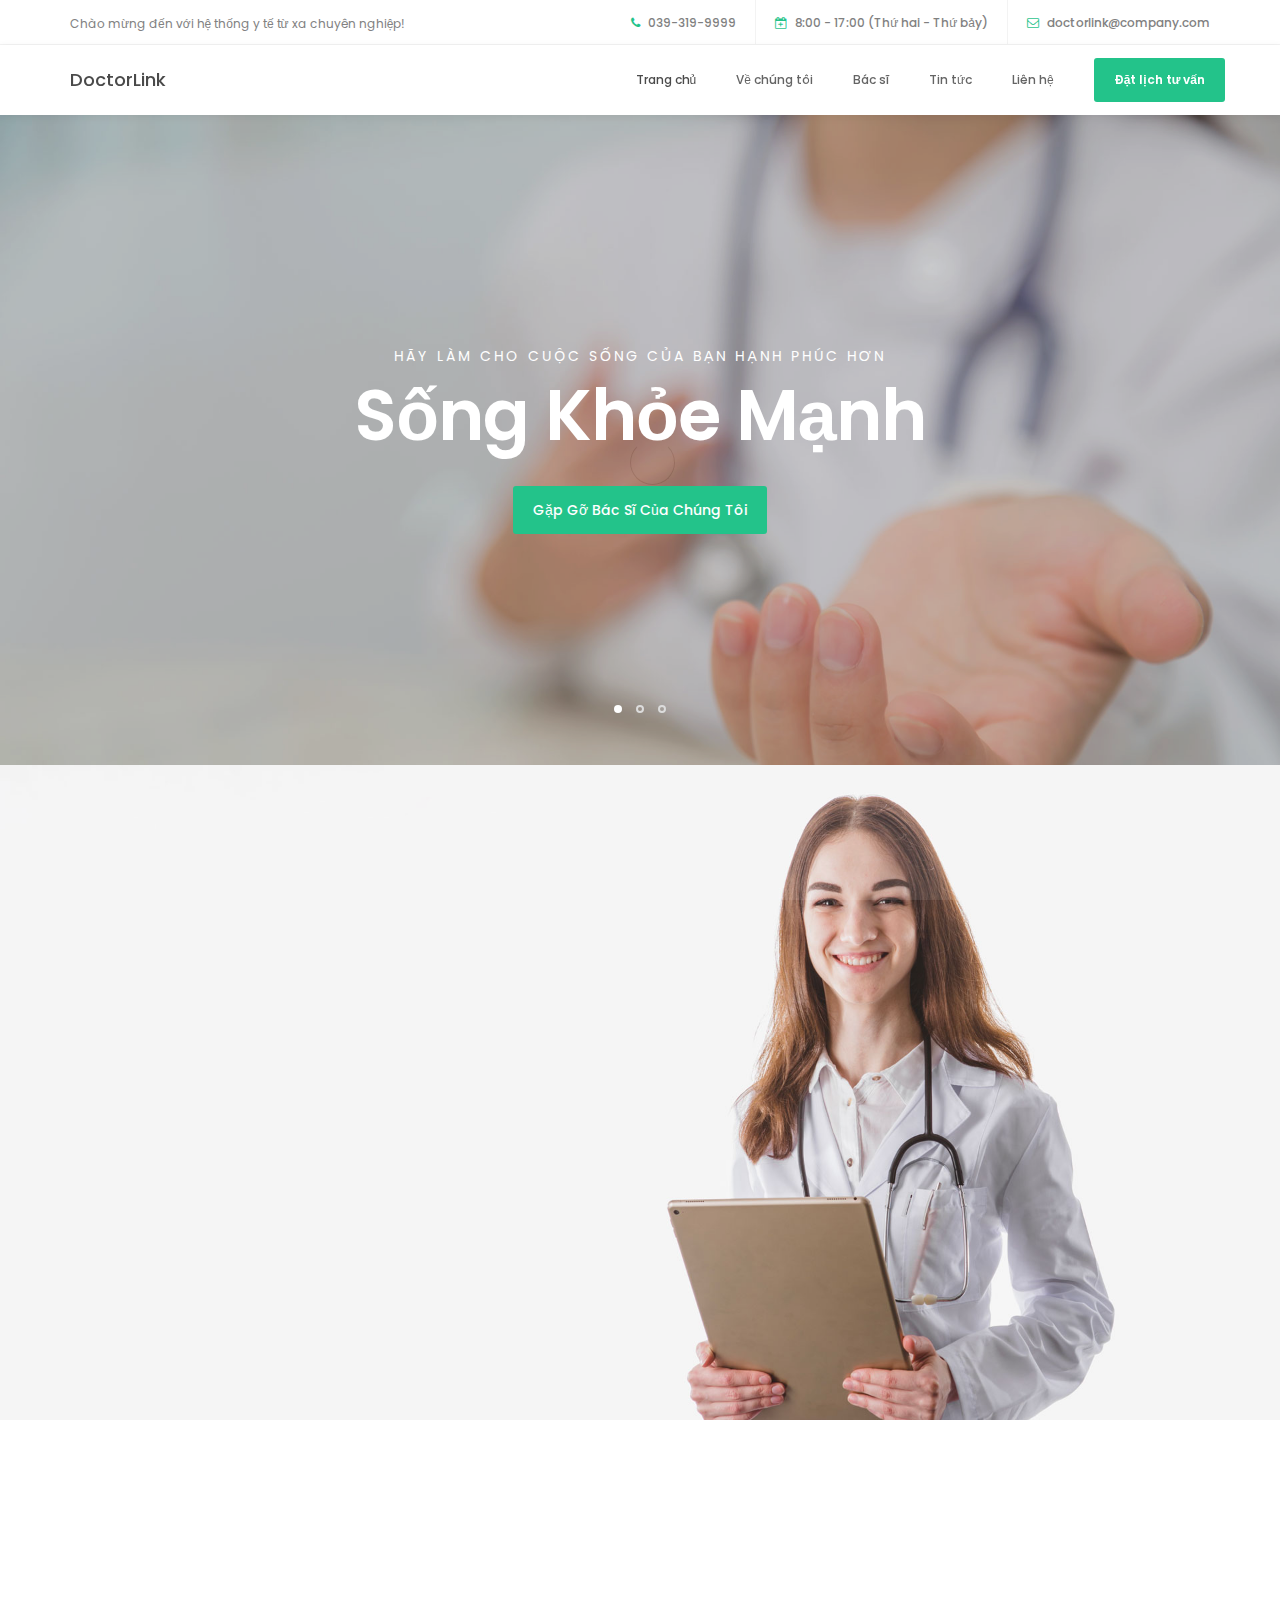
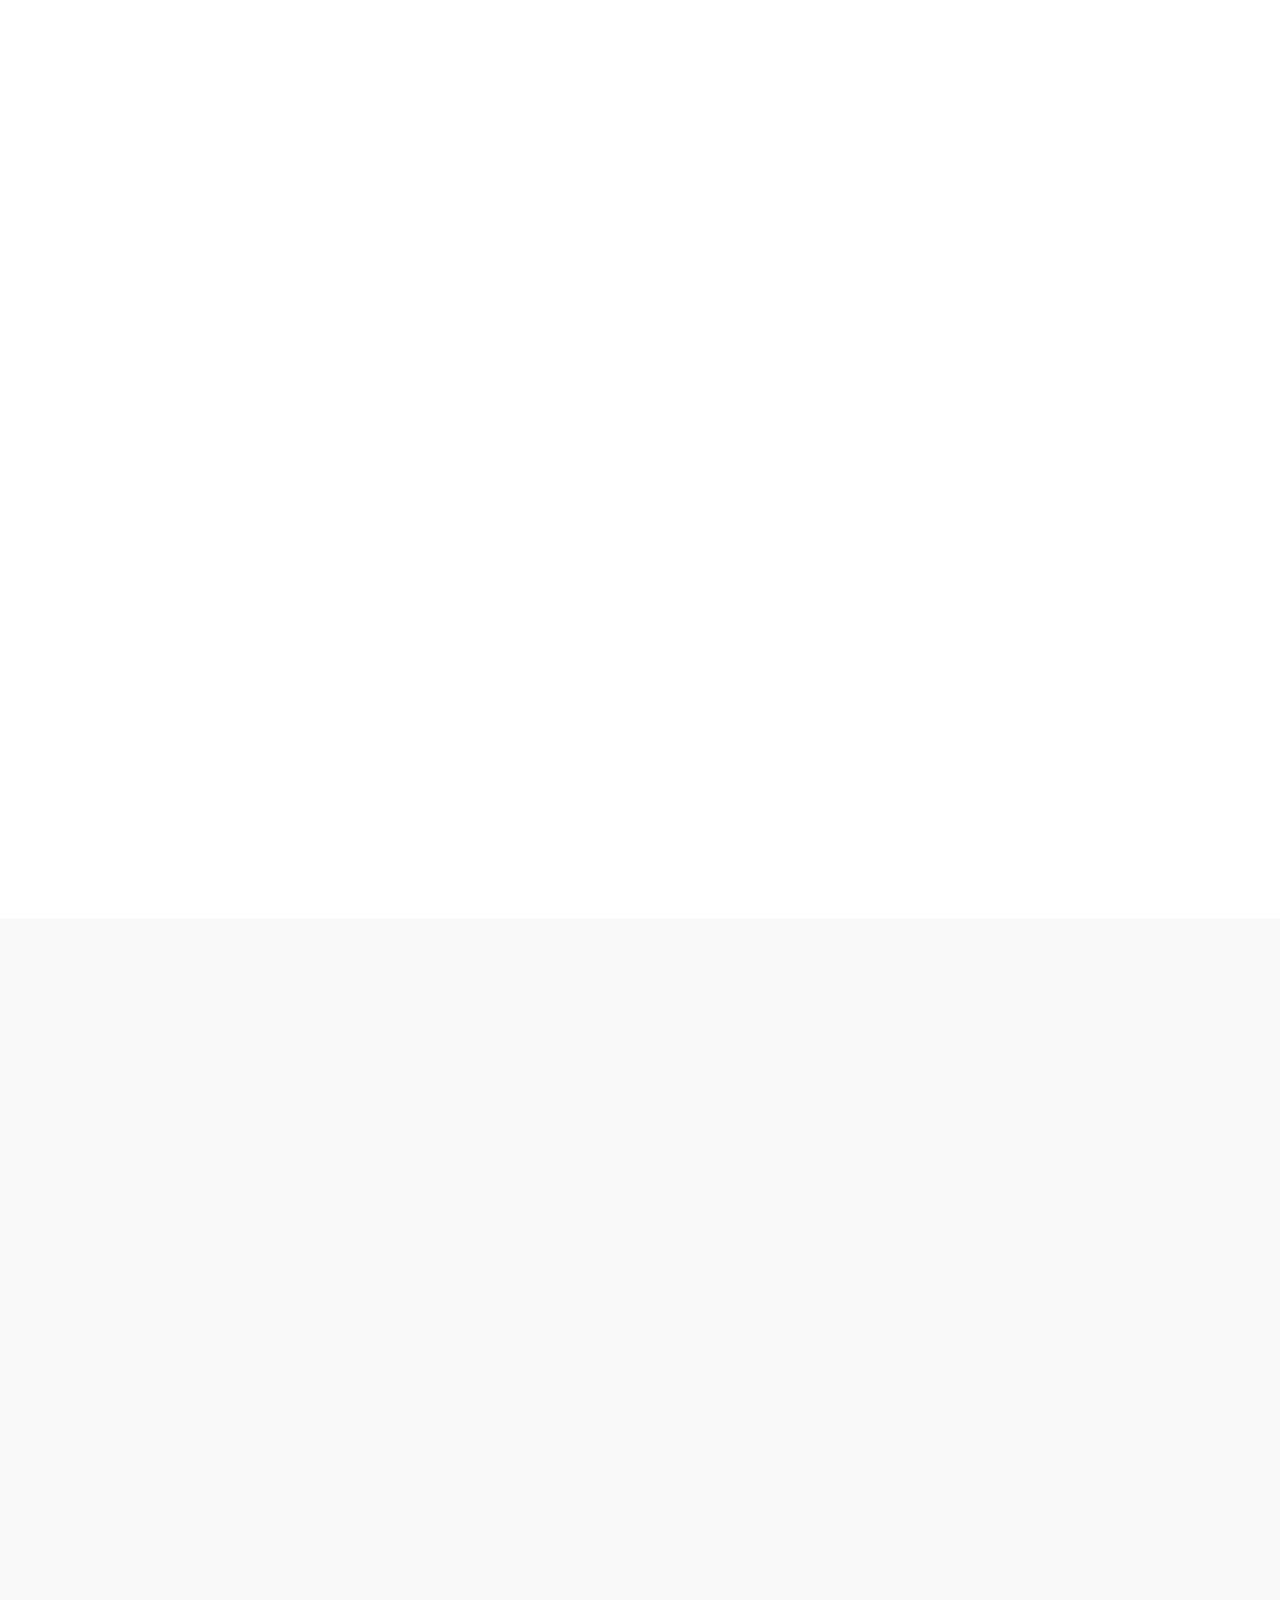
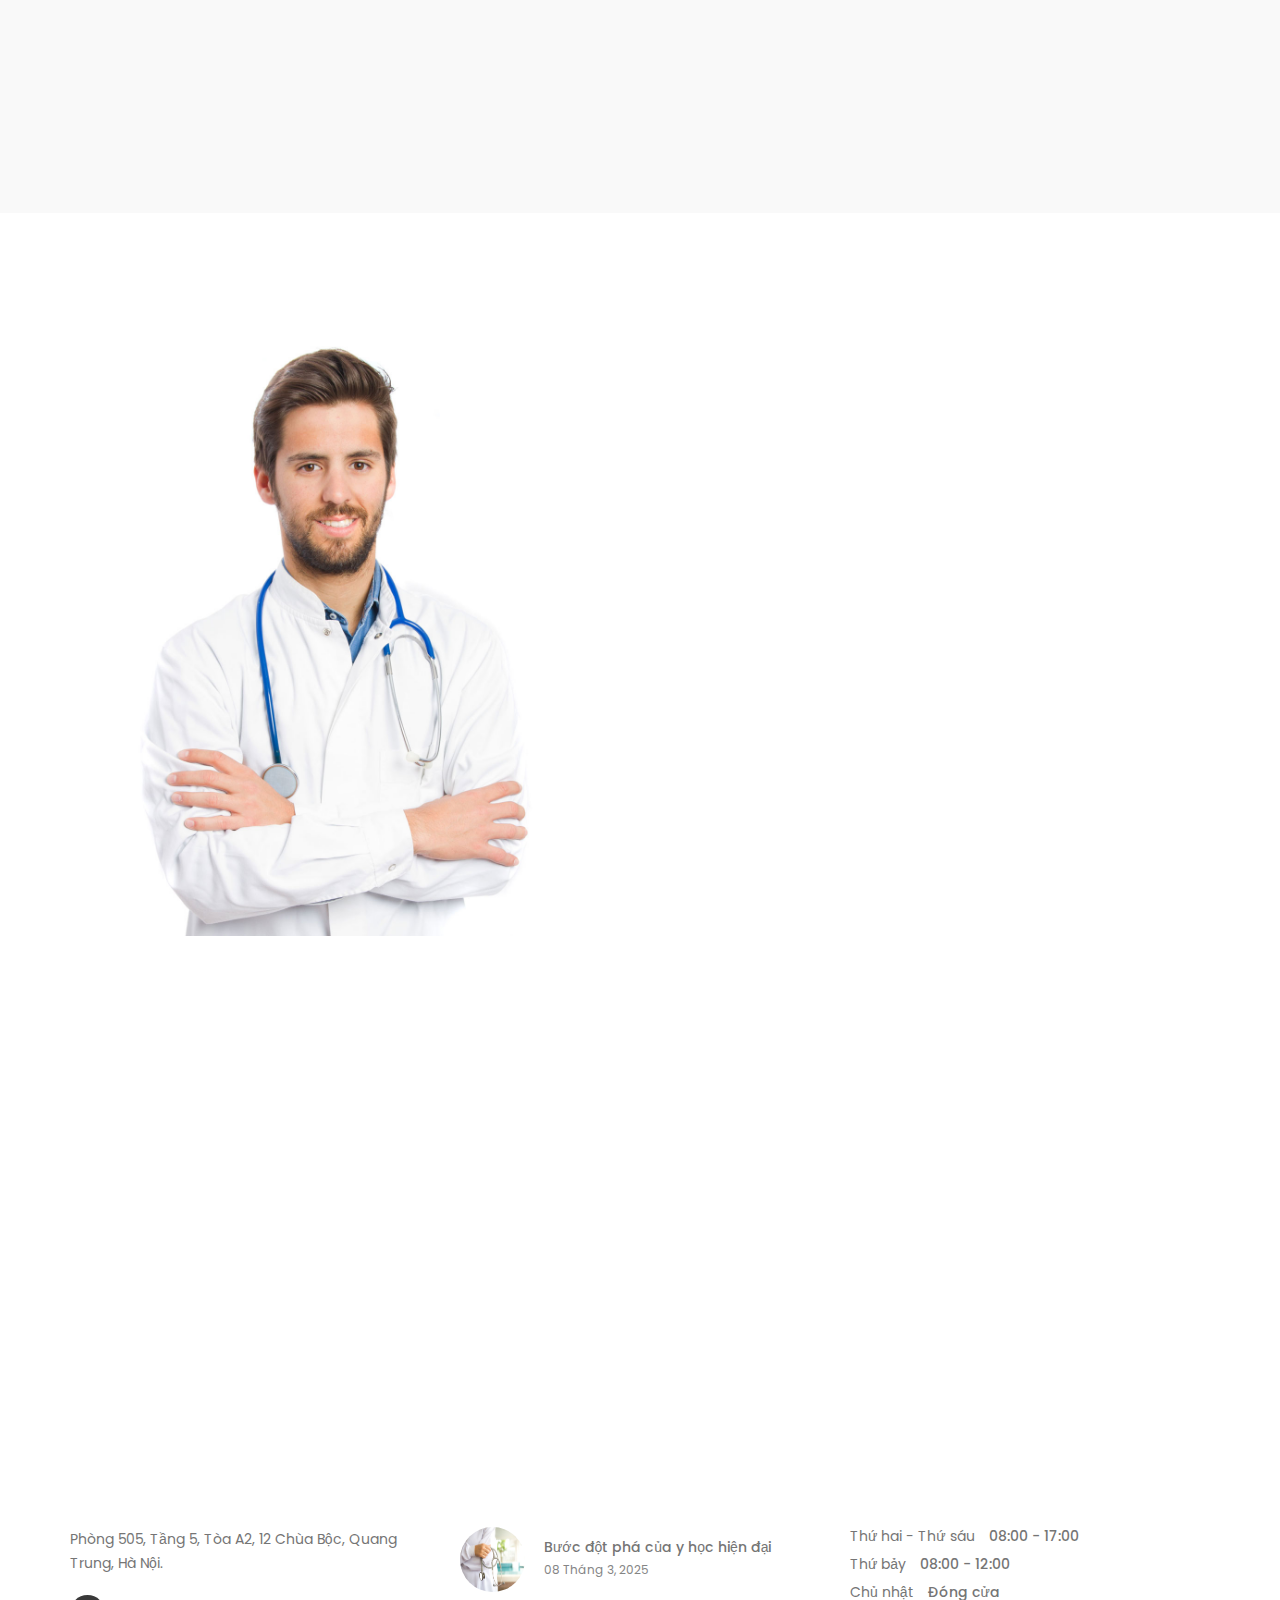
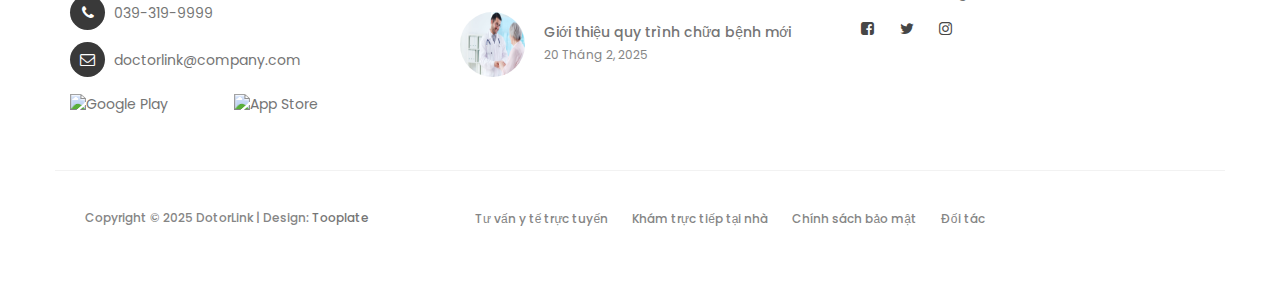
==== index.html @ 2dbc2b93 "ADD" ====
<!DOCTYPE html>
<html lang="en">
<head>

     <title>DoctorLink</title>
<!--

Template 2098 Health

http://www.tooplate.com/view/2098-health

-->
     <meta charset="UTF-8">
     <meta http-equiv="X-UA-Compatible" content="IE=Edge">
     <meta name="description" content="">
     <meta name="keywords" content="">
     <meta name="author" content="Tooplate">
     <meta name="viewport" content="width=device-width, initial-scale=1, maximum-scale=1">

     <link rel="stylesheet" href="css/bootstrap.min.css">
     <link rel="stylesheet" href="css/font-awesome.min.css">
     <link rel="stylesheet" href="css/animate.css">
     <link rel="stylesheet" href="css/owl.carousel.css">
     <link rel="stylesheet" href="css/owl.theme.default.min.css">

     <!-- MAIN CSS -->
     <link rel="stylesheet" href="css/tooplate-style.css">
     <link rel="icon" type="images/png" href="images/logo.png">

</head>
<body id="top" data-spy="scroll" data-target=".navbar-collapse" data-offset="50">

     <!-- PRE LOADER -->
     <section class="preloader">
          <div class="spinner">

               <span class="spinner-rotate"></span>
               
          </div>
     </section>


     <!-- HEADER -->
     <header>
          <div class="container">
               <div class="row">

                    <div class="col-md-4 col-sm-5">
                         <p>Chào mừng đến với hệ thống y tế từ xa chuyên nghiệp!</p>
                    </div>
                         
                    <div class="col-md-8 col-sm-7 text-align-right">
                         <span class="phone-icon"><i class="fa fa-phone"></i> 039-319-9999</span>
                         <span class="date-icon"><i class="fa fa-calendar-plus-o"></i> 8:00 - 17:00 (Thứ hai - Thứ bảy)</span>
                         <span class="email-icon"><i class="fa fa-envelope-o"></i> <a href="#">doctorlink@company.com</a></span>
                    </div>

               </div>
          </div>
     </header>


     <!-- MENU -->
     <section class="navbar navbar-default navbar-static-top" role="navigation">
          <div class="container">

               <div class="navbar-header">
                    <button class="navbar-toggle" data-toggle="collapse" data-target=".navbar-collapse">
                         <span class="icon icon-bar"></span>
                         <span class="icon icon-bar"></span>
                         <span class="icon icon-bar"></span>
                    </button>

                    <!-- lOGO TEXT HERE -->
                    <a href="index.html" class="navbar-brand">DoctorLink</a>
               </div>

               <!-- MENU LINKS -->
               <div class="collapse navbar-collapse">
                    <ul class="nav navbar-nav navbar-right">
                         <li><a href="#top" class="smoothScroll">Trang chủ</a></li>
                         <li><a href="#about" class="smoothScroll">Về chúng tôi</a></li>
                         <li><a href="#team" class="smoothScroll">Bác sĩ</a></li>
                         <li><a href="#news" class="smoothScroll">Tin tức</a></li>
                         <li><a href="#google-map" class="smoothScroll">Liên hệ</a></li>
                         <li class="appointment-btn"><a href="#appointment">Đặt lịch tư vấn</a></li>
                    </ul>
               </div>

          </div>
     </section>


     <!-- HOME -->
     <section id="home" class="slider" data-stellar-background-ratio="0.5">
          <div class="container">
               <div class="row">

                    <div class="owl-carousel owl-theme">
                        <div class="item item-first">
                            <div class="caption">
                                <div class="col-md-offset-1 col-md-10">
                                    <h3>Hãy làm cho cuộc sống của bạn hạnh phúc hơn</h3>
                                    <h1>Sống Khỏe Mạnh</h1>
                                    <a href="#team" class="section-btn btn btn-default smoothScroll">Gặp Gỡ Bác Sĩ Của Chúng Tôi</a>
                                </div>
                            </div>
                        </div>
                
                        <div class="item item-second">
                            <div class="caption">
                                <div class="col-md-offset-1 col-md-10">
                                    <h3>Cuộc sống mới với phong cách lành mạnh</h3>
                                    <h1>Phong Cách Sống Mới</h1>
                                    <a href="#about" class="section-btn btn btn-default btn-gray smoothScroll">Tìm Hiểu Thêm Về Chúng Tôi</a>
                                </div>
                            </div>
                        </div>
                
                        <div class="item item-third">
                            <div class="caption">
                                <div class="col-md-offset-1 col-md-10">
                                    <h3>Chăm sóc sức khỏe toàn diện</h3>
                                    <h1>Lợi Ích Sức Khỏe Của Bạn</h1>
                                    <a href="#news" class="section-btn btn btn-default btn-blue smoothScroll">Câu Chuyện</a>
                                </div>
                            </div>
                        </div>
                    </div>
                
                </div>
                
          </div>
     </section>


     <!-- ABOUT -->
     <section id="about">
          <div class="container">
               <div class="row">

                    <div class="col-md-6 col-sm-6">
                         <div class="about-info">
                              <h2 class="wow fadeInUp" data-wow-delay="0.6s">Chào mừng bạn đến với DoctorLink</h2>
                              <div class="wow fadeInUp" data-wow-delay="0.8s">
                                   <p>Với DoctorLink, bạn có thể dễ dàng đặt lịch khám, trò chuyện trực tiếp với bác sĩ, và lưu trữ hồ sơ sức khỏe an toàn ngay trên ứng dụng. Trải nghiệm dịch vụ y tế thông minh, thuận tiện mọi lúc, mọi nơi!.</p>
                                   <p>DoctorLink – Kết nối nhanh chóng, chăm sóc tận tâm!</p>
                              </div>
                              <figure class="profile wow fadeInUp" data-wow-delay="1s">
                                   <img src="images/author-image.jpg" class="img-responsive" alt="">
                                   <figcaption>
                                        <h3>Bác sĩ Nguyễn Anh Dũng</h3>
                                        <p>Tâm lý học</p>
                                   </figcaption>
                              </figure>
                         </div>
                    </div>
                    
               </div>
          </div>
     </section>


     <!-- TEAM -->
     <section id="team" data-stellar-background-ratio="1">
          <div class="container">
               <div class="row">

                    <div class="col-md-6 col-sm-6">
                         <div class="about-info">
                              <h2 class="wow fadeInUp" data-wow-delay="0.1s">Đội ngũ Bác sĩ, Chuyên gia</h2>
                         </div>
                    </div>

                    <div class="clearfix"></div>

                    <div class="col-md-4 col-sm-6">
                         <div class="team-thumb wow fadeInUp" data-wow-delay="0.2s">
                              <img src="images/team-image1.jpg" class="img-responsive" alt="">

                                   <div class="team-info">
                                        <h3>Lê Long Đạt</h3>
                                        <p>Trưởng khoa Tâm lý học Bệnh viện Trung ương 108</p>
                                        <div class="team-contact-info">
                                             <p><i class="fa fa-phone"></i> 039-156-8888</p>
                                             <p><i class="fa fa-envelope-o"></i> <a href="#">datll@bvtw.com</a></p>
                                        </div>
                                        <ul class="social-icon">
                                             <li><a href="#" class="fa fa-linkedin-square"></a></li>
                                             <li><a href="#" class="fa fa-envelope-o"></a></li>
                                        </ul>
                                   </div>

                         </div>
                    </div>

                    <div class="col-md-4 col-sm-6">
                         <div class="team-thumb wow fadeInUp" data-wow-delay="0.4s">
                              <img src="images/team-image2.jpg" class="img-responsive" alt="">

                                   <div class="team-info">
                                        <h3>Hoàng Thái Duy</h3>
                                        <p>P.Trưởng khoa Nội Bệnh viện Hữu Nghị Việt Xô</p>
                                        <div class="team-contact-info">
                                             <p><i class="fa fa-phone"></i> 038-166-5555</p>
                                             <p><i class="fa fa-envelope-o"></i> <a href="#">duyht@bvvd.com</a></p>
                                        </div>
                                        <ul class="social-icon">
                                             <li><a href="#" class="fa fa-facebook-square"></a></li>
                                             <li><a href="#" class="fa fa-envelope-o"></a></li>
                                             <li><a href="#" class="fa fa-flickr"></a></li>
                                        </ul>
                                   </div>

                         </div>
                    </div>

                    <div class="col-md-4 col-sm-6">
                         <div class="team-thumb wow fadeInUp" data-wow-delay="0.6s">
                              <img src="images/team-image3.jpg" class="img-responsive" alt="">

                                   <div class="team-info">
                                        <h3>Vũ Thu Hằng</h3>
                                        <p>Trưởng khoa Phụ Sản Bệnh viện Nhi Trung ương</p>
                                        <div class="team-contact-info">
                                             <p><i class="fa fa-phone"></i> 098-262-2929</p>
                                             <p><i class="fa fa-envelope-o"></i> <a href="#">hangvt@bvntw.com</a></p>
                                        </div>
                                        <ul class="social-icon">
                                             <li><a href="#" class="fa fa-twitter"></a></li>
                                             <li><a href="#" class="fa fa-envelope-o"></a></li>
                                        </ul>
                                   </div>

                         </div>
                    </div>
                    
               </div>
          </div>
     </section>


     <!-- NEWS -->
     <section id="news" data-stellar-background-ratio="2.5">
          <div class="container">
               <div class="row">

                    <div class="col-md-12 col-sm-12">
                         <!-- SECTION TITLE -->
                         <div class="section-title wow fadeInUp" data-wow-delay="0.1s">
                              <h2>Tin mới nhất</h2>
                         </div>
                    </div>

                    <div class="col-md-4 col-sm-6">
                         <!-- NEWS THUMB -->
                         <div class="news-thumb wow fadeInUp" data-wow-delay="0.4s">
                              <a href="news-detail.html">
                                   <img src="images/news-image1.jpg" class="img-responsive" alt="">
                              </a>
                              <div class="news-info">
                                   <span>08 Tháng 3, 2025</span>
                                   <h3><a href="news-detail.html">Bước đột phá của y học hiện đại</a></h3>
                                   <p>Nhóm nghiên cứu của Đại học Y Hà Nội đã thành công cấy ghép não người bằng mô hình trí tuệ nhân tạo sinh học.</p>
                                   <div class="author">
                                        <img src="images/author-image.jpg" class="img-responsive" alt="">
                                        <div class="author-info">
                                             <h5>Nguyễn Duy Tùng</h5>
                                             <p>Giám đốc Đại học Y Hà Nội</p>
                                        </div>
                                   </div>
                              </div>
                         </div>
                    </div>
                    
                    <div class="col-md-4 col-sm-6">
                         <!-- NEWS THUMB -->
                         <div class="news-thumb wow fadeInUp" data-wow-delay="0.6s">
                              <a href="news-detail.html">
                                   <img src="images/news-image2.jpg" class="img-responsive" alt="">
                              </a>
                              <div class="news-info">
                                   <span>20 Tháng 2, 2025</span>
                                   <h3><a href="news-detail.html">Giới thiệu quy trình chữa bệnh mới</a></h3>
                                   <p>Phát triển ứng dụng các mô hình học máy trí tuệ nhân tạo từ não người, giảm chi phí so với các mô hình ngôn ngữ lớn.</p>
                                   <div class="author">
                                        <img src="images/author-image.jpg" class="img-responsive" alt="">
                                        <div class="author-info">
                                             <h5>Nguyễn Quý Đức</h5>
                                             <p>Tổng Giám đốc</p>
                                        </div>
                                   </div>
                              </div>
                         </div>
                    </div>
                    
                    <div class="col-md-4 col-sm-6">
                         <!-- NEWS THUMB -->
                         <div class="news-thumb wow fadeInUp" data-wow-delay="0.8s">
                              <a href="news-detail.html">
                                   <img src="images/news-image3.jpg" class="img-responsive" alt="">
                              </a>
                              <div class="news-info">
                                   <span>27 Tháng 3, 2025</span>
                                   <h3><a href="news-detail.html">Đánh giá nghiên cứu y khoa hằng năm</a></h3>
                                   <p>Hội đồng y khoa cùng với Bộ Y tế đã triển khai đánh giá định kỳ chất lượng dịch vụ y tế trong Quý 1 năm 2025.</p>
                                   <div class="author">
                                        <img src="images/author-image.jpg" class="img-responsive" alt="">
                                        <div class="author-info">
                                             <h5>Lê Minh Hải</h5>
                                             <p>Quảng cáo trực tuyến</p>
                                        </div>
                                   </div>
                              </div>
                         </div>
                    </div>
                    

               </div>
          </div>
     </section>


     <!-- MAKE AN APPOINTMENT -->
     <section id="appointment" data-stellar-background-ratio="3">
          <div class="container">
               <div class="row">

                    <div class="col-md-6 col-sm-6">
                         <img src="images/appointment-image.jpg" class="img-responsive" alt="">
                    </div>

                    <div class="col-md-6 col-sm-6">
                         <!-- CONTACT FORM HERE -->
                         <form id="appointment-form" role="form" method="post" action="#">

                              <!-- SECTION TITLE -->
                              <div class="section-title wow fadeInUp" data-wow-delay="0.4s">
                                   <h2>Đặt lịch tư vấn</h2>
                              </div>

                              <div class="wow fadeInUp" data-wow-delay="0.8s">
                                   <div class="col-md-6 col-sm-6">
                                        <label for="name">Họ và tên</label>
                                        <input type="text" class="form-control" id="name" name="name" placeholder="Họ và tên">
                                   </div>

                                   <div class="col-md-6 col-sm-6">
                                        <label for="email">Email</label>
                                        <input type="email" class="form-control" id="email" name="email" placeholder="Email">
                                   </div>

                                   <div class="col-md-6 col-sm-6">
                                        <label for="date">Chọn ngày tư vấn</label>
                                        <input type="date" name="date" value="" class="form-control">
                                   </div>

                                   <div class="col-md-6 col-sm-6">
                                        <label for="select">Chọn lĩnh vực</label>
                                        <select class="form-control">
                                             <option>Sức khỏe tổng quát</option>
                                             <option>Tim mạch</option>
                                             <option>Răng hàm mặt</option>
                                             <option>Hô hấp</option>
                                        </select>
                                   </div>

                                   <div class="col-md-12 col-sm-12">
                                        <label for="telephone">Số điện thoại</label>
                                        <input type="tel" class="form-control" id="phone" name="phone" placeholder="Số điện thoại">
                                        <label for="Message">Ghi chú</label>
                                        <textarea class="form-control" rows="5" id="message" name="message" placeholder="Ghi chú"></textarea>
                                        <button type="submit" class="form-control" id="cf-submit" name="submit">Xác nhận</button>
                                   </div>
                              </div>
                        </form>
                    </div>

               </div>
          </div>
     </section>


     <!-- GOOGLE MAP -->
     <section id="google-map">
     <!-- How to change your own map point
            1. Go to Google Maps
            2. Click on your location point
            3. Click "Share" and choose "Embed map" tab
            4. Copy only URL and paste it within the src="" field below
	-->
     <iframe src="https://www.google.com/maps/embed?pb=!1m18!1m12!1m3!1d3724.62065136954!2d105.82538047471382!3d21.007838188497935!2m3!1f0!2f0!3f0!3m2!1i1024!2i768!4f13.1!3m3!1m2!1s0x3135ac806cfc0845%3A0x3848505bd3b9490f!2zMTIgUC4gQ2jDuWEgQuG7mWMsIFF1YW5nIFRydW5nLCDEkOG7kW5nIMSQYSwgSMOgIE7hu5lpIDEwMDAwMCwgVmnhu4d0IE5hbQ!5e0!3m2!1svi!2s!4v1741529895270!5m2!1svi!2s" width="100%" height="450" style="border:0;" allowfullscreen="" loading="lazy" referrerpolicy="no-referrer-when-downgrade"></iframe>
     </section>           


     <!-- FOOTER -->
     <footer data-stellar-background-ratio="5">
          <div class="container">
               <div class="row">

                    <div class="col-md-4 col-sm-4">
                         <div class="footer-thumb"> 
                             <h4 class="wow fadeInUp" data-wow-delay="0.4s">Thông tin Liên hệ</h4>
                             <p>Phòng 505, Tầng 5, Tòa A2, 12 Chùa Bộc, Quang Trung, Hà Nội.</p>
                     
                             <div class="contact-info">
                                 <p><i class="fa fa-phone"></i> 039-319-9999</p>
                                 <p><i class="fa fa-envelope-o"></i> <a href="#"> doctorlink@company.com</a></p>
                             </div>
                     
                             <!-- Icon tải ứng dụng -->
                             <div class="app-links">
                              <a href="https://play.google.com/store" target="_blank">
                                   <img src="https://upload.wikimedia.org/wikipedia/commons/7/78/Google_Play_Store_badge_EN.svg" 
                                        alt="Google Play" class="img-responsive" width="150">
                               </a>
                               <a href="https://www.apple.com/app-store/" target="_blank">
                                   <img src="https://developer.apple.com/assets/elements/badges/download-on-the-app-store.svg" 
                                        alt="App Store" class="img-responsive" width="150">
                               </a>                               
                             </div>
                         </div>
                     </div>
                     

                    <div class="col-md-4 col-sm-4"> 
                         <div class="footer-thumb"> 
                              <h4 class="wow fadeInUp" data-wow-delay="0.4s">Tin mới nhất</h4>
                              <div class="latest-stories">
                                   <div class="stories-image">
                                        <a href="#"><img src="images/news-image.jpg" class="img-responsive" alt=""></a>
                                   </div>
                                   <div class="stories-info">
                                        <a href="#"><h5>Bước đột phá của y học hiện đại</h5></a>
                                        <span>08 Tháng 3, 2025</span>
                                   </div>
                              </div>

                              <div class="latest-stories">
                                   <div class="stories-image">
                                        <a href="#"><img src="images/news-image2.jpg" class="img-responsive" alt=""></a>
                                   </div>
                                   <div class="stories-info">
                                        <a href="#"><h5>Giới thiệu quy trình chữa bệnh mới</h5></a>
                                        <span>20 Tháng 2, 2025</span>
                                   </div>
                              </div>
                         </div>
                    </div>

                    <div class="col-md-4 col-sm-4"> 
                         <div class="footer-thumb">
                              <div class="opening-hours">
                                   <h4 class="wow fadeInUp" data-wow-delay="0.4s">Giờ hoạt động tại văn phòng</h4>
                                   <p>Thứ hai - Thứ sáu <span>08:00 - 17:00</span></p>
                                   <p>Thứ bảy <span>08:00 - 12:00</span></p>
                                   <p>Chủ nhật <span>Đóng cửa</span></p>
                              </div> 

                              <ul class="social-icon">
                                   <li><a href="https://www.facebook.com/tooplate" class="fa fa-facebook-square" attr="facebook icon"></a></li>
                                   <li><a href="#" class="fa fa-twitter"></a></li>
                                   <li><a href="#" class="fa fa-instagram"></a></li>
                              </ul>
                         </div>
                    </div>

                    <div class="col-md-12 col-sm-12 border-top">
                         <div class="col-md-4 col-sm-6">
                              <div class="copyright-text"> 
                                   <p>Copyright &copy; 2025 DotorLink
                                   
                                   | Design: <a href="http://www.tooplate.com" target="_parent">Tooplate</a></p>
                              </div>
                         </div>
                         <div class="col-md-6 col-sm-6">
                              <div class="footer-link"> 
                                   <a href="#">Tư vấn y tế trực tuyến</a>
                                   <a href="#">Khám trực tiếp tại nhà</a>
                                   <a href="#">Chính sách bảo mật</a>
                                   <a href="#">Đối tác</a>
                              </div>
                         </div>
                         <div class="col-md-2 col-sm-2 text-align-center">
                              <div class="angle-up-btn"> 
                                  <a href="#top" class="smoothScroll wow fadeInUp" data-wow-delay="1.2s"><i class="fa fa-angle-up"></i></a>
                              </div>
                         </div>   
                    </div>
                    
               </div>
          </div>
     </footer>

     <!-- SCRIPTS -->
     <script src="js/jquery.js"></script>
     <script src="js/bootstrap.min.js"></script>
     <script src="js/jquery.sticky.js"></script>
     <script src="js/jquery.stellar.min.js"></script>
     <script src="js/wow.min.js"></script>
     <script src="js/smoothscroll.js"></script>
     <script src="js/owl.carousel.min.js"></script>
     <script src="js/custom.js"></script>

</body>
</html>
---- css/tooplate-style.css ----
/*

Template 2098 Health

http://www.tooplate.com/view/2098-health

*/

  @import url('https://fonts.googleapis.com/css?family=Poppins:400,500,600');

  body {
    background: #ffffff;
    font-family: 'Poppins', sans-serif;
    overflow-x: hidden;
  }


  /*---------------------------------------
     TYPOGRAPHY              
  -----------------------------------------*/

  h1,h2,h3,h4,h5,h6 {
    font-weight: 600;
    line-height: inherit;
  }

  h1,h2,h3,h4 {
    letter-spacing: -1px;
  }

  h5 {
    font-weight: 500;
  }

  h1 {
    color: #252525;
    font-size: 5em;
  }

  h2 {
    color: #272727;
    font-size: 3em;
    padding-bottom: 10px;
  }

  h3 {
    font-size: 1.8em;
    line-height: 1.2em;
    margin-bottom: 0;
  }

  h4 {
    color: #454545;
    font-size: 1.8em;
    padding-bottom: 2px;
  }

  h6 {
    letter-spacing: 0;
    font-weight: normal;
  }

  p {
    color: #757575;
    font-size: 14px;
    font-weight: normal;
    line-height: 24px;
  }


  /*---------------------------------------
     GENERAL               
  -----------------------------------------*/

  html{
    -webkit-font-smoothing: antialiased;
  }

  a {
    color: #252525;
    -webkit-transition: 0.5s;
    transition: 0.5s;
    text-decoration: none !important;
  }

  a:hover, a:active, a:focus {
    color: #0EBE7F;
    outline: none;
  }

  ::-webkit-scrollbar{
    width: 8px;
    height: 8px;
  }

  ::-webkit-scrollbar-thumb {
    cursor: pointer;
    background: #000000;
  }

  .section-title {
    padding-bottom: 20px;
  }

  .section-title h2 {
    margin-top: 0;
  }

  .section-btn {
    background: #0EBE7F;
    border: 0;
    border-radius: 3px;
    color: #ffffff;
    font-size: inherit;
    font-weight: 500;
    padding: 14px 20px;
    transition: transform 0.1s ease-in;
    transform: translateX(0);
  }

  .section-btn:hover {
    transform: translateY(-5px);
  }

  .text-align-right {
    text-align: right;
  }

  .text-align-center {
    text-align: center;
  }

  .border-top {
    border-top: 1px solid #f2f2f2;
    margin-top: 4em;
    padding-top: 2.5em;
  }

  .btn-gray {
    background: #393939;
  }

  .btn-blue {
    background: #4267b2;
  }

  .news-thumb {
    background: #ffffff;
    border-radius: 10px;
  }
  .news-thumb img {
    border-radius: 10px 10px 0 0;
  }

  .news-info {
    padding: 30px;
    text-align: left;
  }
  .news-info span {
    display: block;
    letter-spacing: 0.5px;
  }
  .news-info h3 {
    margin-top: 10px;
    margin-bottom: 10px;
  }

  .author {
    border-top: 1px solid #f0f0f0;
    padding-top: 1.5em;
    margin-top: 2em;
  }
  .author img,
  .author .author-info {
    display: inline-block;
    vertical-align: top;
  }
  .author-info h5 {
    margin-bottom: 0;
  }
  .author img {
    border-radius: 100%;
    width: 50px;
    height: 50px;
    margin-right: 10px;
  }


  #about, #team, #news,
  #news-detail {
    position: relative;
    padding-top: 100px;
    padding-bottom: 100px;
  }

  #news, #service {
    text-align: center;
  }

  #google-map {
    line-height: 0;
    margin: 0;
    padding: 0;
  }


  /*---------------------------------------
       PRE LOADER              
  -----------------------------------------*/

  .preloader {
    position: fixed;
    top: 0;
    left: 0;
    width: 100%;
    height: 100%;
    z-index: 99999;
    display: flex;
    flex-flow: row nowrap;
    justify-content: center;
    align-items: center;
    background: none repeat scroll 0 0 #ffffff;
  }

  .spinner {
    border: 1px solid transparent;
    border-radius: 3px;
    position: relative;
  }

  .spinner:before {
    content: '';
    box-sizing: border-box;
    position: absolute;
    top: 50%;
    left: 50%;
    width: 45px;
    height: 45px;
    margin-top: -10px;
    margin-left: -10px;
    border-radius: 50%;
    border: 1px solid #575757;
    border-top-color: #ffffff;
    animation: spinner .9s linear infinite;
  }

  @-webkit-@keyframes spinner {
    to {transform: rotate(360deg);}
  }

  @keyframes spinner {
    to {transform: rotate(360deg);}
  }



  /*---------------------------------------
      MENU              
  -----------------------------------------*/

  header {
    background: #ffffff;
    border-bottom: 1px solid #f2f2f2;
    display: flex;
    height: 45px;
  }

  header .col-md-8 {
    padding-right: 0;
  }

  header p,
  header span {
    font-size: 12px;
    line-height: 24px;
    padding-top: 12px;
  }

  header a,
  header span {
    color: #747474;
  }

  header span {
    font-weight: 500;
    display: inline-block;
    padding: 11px 15px;
  }

  header span.date-icon {
    border-left: 1px solid #f2f2f2;
    border-right: 1px solid #f2f2f2;
    padding-right: 19px;
    padding-left: 19px;
  }

  header span i {
    color: #0EBE7F;
    margin-right: 5px;
  }



  /*---------------------------------------
      MENU              
  -----------------------------------------*/

  .navbar-default {
    background: #ffffff;
    box-shadow: 0 2px 8px rgba(0,0,0,.075);
    border: none;
    margin-bottom: 0;
    padding: 10px;
  }

  .navbar-default .navbar-brand {
    color: #393939;
    font-weight: 500;
  }

  .navbar-default .navbar-brand .fa {
    color: #0EBE7F;
  }

  .navbar-default .navbar-nav li.appointment-btn {
    margin: 3px 0 0 20px;
  }

  .navbar-default .navbar-nav li.appointment-btn a {
    background: #0EBE7F;
    border-radius: 3px;
    color: #ffffff;
    font-weight: 600;
    padding-top: 12px;
    padding-bottom: 12px;
  }

  .navbar-default .navbar-nav li.appointment-btn a:hover {
    background: #4267b2;
    color: #ffffff !important;
  }

  .navbar-default .navbar-nav li a {
    color: #555555;
    font-size: 12px;
    font-weight: 500;
    padding-right: 20px;
    padding-left: 20px;
    -webkit-transition: all ease-in-out 0.4s;
    transition: all ease-in-out 0.4s;
  }

  .navbar-default .navbar-nav > li a:hover {
    color: #393939 !important;
  }

  .navbar-default .navbar-nav > li > a:hover,
  .navbar-default .navbar-nav > li > a:focus {
    color: #555555;
    background-color: transparent;
  }

  .navbar-default .navbar-nav > .active > a,
  .navbar-default .navbar-nav > .active > a:hover,
  .navbar-default .navbar-nav > .active > a:focus {
    color: #393939;
    background-color: transparent;
  }

  .navbar-default .navbar-toggle {
    border: none;
    padding-top: 10px;
  }

  .navbar-default .navbar-toggle .icon-bar {
    background: #393939;
    border-color: transparent;
  }

  .navbar-default .navbar-toggle:hover,
  .navbar-default .navbar-toggle:focus { 
    background-color: transparent;
  }



  /*---------------------------------------
      HOME              
  -----------------------------------------*/

  #home h1 {
    color: #ffffff;
    padding-bottom: 10px;
    margin-top: 0;
  }

  #home h3 {
    color: #ffffff;
    font-size: 14px;
    font-weight: normal;
    line-height: inherit;
    letter-spacing: 3px;
    text-transform: uppercase;
    margin: 0;
  }

  .slider .container {
    width: 100%;
  }

  .slider .owl-dots {
      position: absolute;
      top: 575px;
      width: 100%;
      justify-content: center;
  }

  .owl-theme .owl-dots .owl-dot span {
    width: 8px;
    height: 8px;
    margin: 5px 7px;
    border: 2px solid #d9d9d9;
    background: transparent;
    display: block;
    -webkit-backface-visibility: visible;
    transition: opacity 200ms ease;
    border-radius: 30px;
  }

  .owl-theme .owl-dots .owl-dot.active span, .owl-theme .owl-dots .owl-dot:hover span {
    background-color: #ffffff;
    border-color: transparent;
  }

  .slider .caption {
    display: flex;
    justify-content: center;
    flex-direction: column;
    text-align: center;
    background-color: rgba(20,20,20,0.2);
    height: 100%;
    color: #fff;
    cursor: e-resize;
  }

  .slider .item {
    background-position: inherit;
    background-repeat: no-repeat;
    background-attachment: local;
    background-size: cover;
    height: 650px;
  }

  .slider .item-first {
    background-image: url(../images/slider1.jpg);
  }

  .slider .item-second {
    background-image: url(../images/slider2.jpg);
  }

  .slider .item-third {
    background-image: url(../images/slider3.jpg);
  }


  /*---------------------------------------
      ABOUT              
  -----------------------------------------*/

  #about {
    background: url('../images/about-bg.jpg') no-repeat top center;
    background-size: cover;
    padding-top: 150px;
    padding-bottom: 150px;
  }

  .profile img,
  .profile figcaption {
    display: inline-block;
    vertical-align: top;
    margin-top: 1em;
  }
  .profile img {
    border-radius: 100%;
    width: 65px;
    height: 65px;
    margin-right: 1em;
  }
  .profile figcaption h3 {
    margin-top: 0;
  }

  #about h6 {
    color: #858585;
    margin: 0;
  }



  /*---------------------------------------
      TEAM MEMBERS              
  -----------------------------------------*/

  .team-thumb {
    background-color: #f9f9f9;
    border-radius: 0 0 10px 10px;
    position: relative;
    overflow: hidden;
    cursor: pointer;
  }

  .team-info {
    padding: 20px 30px 0 30px;
  }

  .team-contact-info {
    border-top: 1px solid #e9e9e9;
    padding-top: 1.2em;
    margin-top: 1.5em;
  }

  .team-contact-info .fa {
    margin-right: 5px;
    display: inline-block;
  }

  .team-contact-info p {
    margin-bottom: 2px;
  }

  .team-contact-info a {
    color: #757575;
  }

  .team-thumb .social-icon li {
    font-weight: 500;
  }

  .team-thumb .social-icon li a {
    background: #ffffff;
    border-radius: 100%;
    font-size: 20px;
    width: 50px;
    height: 50px;
    line-height: 50px;
    margin: 0 2px 0 2px;
  }

  .team-thumb .social-icon {
    opacity: 0;
    transform: translateY(100%);
    transition: 0.5s 0.2s;
    text-align: center;
    position: relative;
    top: 0;
  }

  .team-thumb:hover .social-icon {
    opacity: 1;
    transition-delay: 0.3s;
    transform: translateY(0px);
    top: -22em;
  }



  /*---------------------------------------
     SERVICE              
  -----------------------------------------*/

  #service {
    background: #0EBE7F;
  }

  #service h2,
  #service h4 {
    color: #ffffff;
  }

  #service p {
    color: #d9d9d9;
  }

  #service .service-thumb {
    padding: 0 22px;
  }

  #service .fa {
    font-size: 50px;
    margin-bottom: 10px;
    background: #ffffff;
    color: #0EBE7F;
    width: 120px;
    height: 120px;
    line-height: 120px;
    border-radius: 100%;
  }


  /*---------------------------------------
      NEWS             
  -----------------------------------------*/

  #news, #news-detail {
    background: #f9f9f9;
  }

  #news-detail blockquote {
    margin: 30px 0;
  }

  .news-detail-thumb .news-image img {
    border-radius: 10px;
  }

  .news-detail-thumb h3 {
    margin-bottom: 8px;
  }

  .news-image {
    margin-bottom: 30px;
    position: relative;
  }

  .news-image img {
    width: 100%;
  }

  .news-detail-thumb ul {
    margin: 32px 12px 22px 0px;
  }

  .news-detail-thumb ul li {
    list-style: circle;
    font-weight: normal;
    padding: 6px 12px 6px 0px;
  }

  .news-sidebar {
    margin-top: 16px;
  }

  .news-social-share {
    text-align: center;
    padding-top: 22px;
  }

  .news-social-share .btn {
    border-radius: 100px;
    border: none;
    font-size: 10px;
    font-weight: 600;
    margin: 2px 6px;
    padding: 8px 14px;
  }

  .news-social-share .btn-primary {
    background: #3b5998;
  }

  .news-social-share .btn-success {
    background: #1da1f2;
  }

  .news-social-share .btn-danger {
    background: #dd4b39;
  }

  .news-social-share a .fa {
    padding-right: 4px;
  }

  .recent-post {
    padding-top: 2px;
    padding-bottom: 18px;
  }

  .recent-post .media img {
    border-radius: 100%;
    width: 80px;
    height: 80px;
    margin-right: 5px;
  }

  .recent-post .media-heading {
    font-size: 16px;
    font-weight: 500;
    line-height: inherit;
    margin-top: 5px;
  }

  .news-categories {
    margin-top: 8px;
  }

  .news-categories li a {
    color: #2b2b2b;
  }

  .news-ads {
    background: #ffffff;
    border-right: 4px solid #2b2b2b;
    padding: 42px;
    text-align: center;
    margin: 26px 0 26px 0;
  }

  .news-ads.sidebar-ads {
    border-left: 4px solid #2b2b2b;
    border-right: 0px;
  }

  .news-ads h4 {
    font-size: 18px;
  }

  .news-tags h4 {
    padding-bottom: 6px;
  }

  .news-categories li,
  .news-tags li {
    list-style: none;
    display: inline-block;
    margin: 4px;
  }

  .news-tags li a {
    background: #393939;
    border-radius: 50px;
    color: #ffffff;
    display: inline-block;
    font-size: 12px;
    font-weight: 500;
    text-decoration: none;
    float: left;
    min-width: 30px;
    padding: 6px 12px;
    -webkit-transition: all ease-in-out 0.4s;
    transition: all ease-in-out 0.4s;
  }

  .news-tags li a:hover {
    background: #4267b2;
  }



  /*---------------------------------------
      APPOINTMENT             
  -----------------------------------------*/

  #appointment {
    padding-top: 100px;
  }

  #appointment label {
    color: #393939;
    font-weight: 500;
  }

  #appointment .form-control {
    background: #f9f9f9;
    border: none;
    border-radius: 3px;
    box-shadow: none;
    font-size: 14px;
    font-weight: normal;
    margin-bottom: 15px;
    transition: all ease-in-out 0.4s;
  }

  #appointment input,
  #appointment select {
    height: 45px;
  }

  #appointment button#cf-submit {
    background: #0EBE7F;
    color: #ffffff;
    font-weight: 600;
    height: 55px;
  }

  #appointment button#cf-submit:hover {
    background: #393939;
    color: #ffffff;
  }


  /*---------------------------------------
     FOOTER              
  -----------------------------------------*/

  footer {
    padding-top: 80px;
    padding-bottom: 40px;
  }

  footer h4 {
    padding-bottom: 5px;
  }

  footer a {
    color: #757575;
  }

  footer a:hover {
    color: #4267b2;
  }

  .contact-info {
    padding-top: 10px;
  }

  .contact-info .fa {
    background: #393939;
    border-radius: 100%;
    color: #ffffff;
    font-size: 15px;
    width: 35px;
    height: 35px;
    line-height: 35px;
    text-align: center;
    margin-right: 5px;
    margin-bottom: 2px;
  }

  .latest-stories {
    margin-bottom: 20px;
  }

  .stories-image,
  .stories-info {
    display: inline-block;
    vertical-align: top;
  }

  .stories-image img {
    border-radius: 100%;
    width: 65px;
    height: 65px;
  }

  .stories-info {
    margin-left: 15px;
  }

  .stories-info h5 {
    margin-bottom: 2px;
  }

  .stories-info span {
    color: #858585;
    font-size: 12px;
  }

  .opening-hours p {
    line-height: 18px;
  }

  .opening-hours span {
    font-weight: 500;
    display: inline-block;
    padding-left: 10px;
  }

  .copyright-text p,
  .footer-link a {
    color: #858585;
    font-size: 12px;
    font-weight: 500;
  }

  .footer-link a {
    font-size: 12px;
    display: inline-block;
    padding: 0 10px;
    margin-top: 4px;
  }

  .angle-up-btn {
    position: relative;
    bottom: 4em;
    display: block;
  }

  .angle-up-btn a {
    background: #ffffff;
    border: 1px solid #f2f2f2;
    border-radius: 3px;
    font-size: 20px;
    color: #393939;
    display: inline-block;
    text-align: center;
    width: 40px;
    height: 40px;
    line-height: 38px;
    transition: transform 0.1s ease-in;
    transform: translateX(0);
  }

  .angle-up-btn a:hover {
    background: #4267b2;
    color: #ffffff;
    transform: translateY(-5px);
  }


  /*---------------------------------------
     SOCIAL ICON              
  -----------------------------------------*/

  .social-icon {
    position: relative;
    padding: 0;
    margin: 0;
  }

  .social-icon li {
    display: inline-block;
    list-style: none;
  }

  .social-icon li a {
    border-radius: 100px;
    color: #464646;
    font-size: 15px;
    width: 35px;
    height: 35px;
    line-height: 35px;
    text-decoration: none;
    text-align: center;
    transition: all 0.4s ease-in-out;
    position: relative;
  }

  .social-icon li a:hover {
    background: #4267b2;
    color: #ffffff;
  }


  /*---------------------------------------
     RESPONSIVE STYLES              
  -----------------------------------------*/

  @media only screen and (max-width: 1200px) {
    h1 {
      font-size: 4em;
    }
    h2 {
      font-size: 2.5em;
    }
    h3 {
      font-size: 1.5em;
    }

    header {
      height: inherit;
    }
    header span.date-icon {
      border: 0;
      padding-right: 0;
      padding-left: 0;
    }
    header span.email-icon {
      padding-top: 0;
    }

    .navbar-default .navbar-nav li a {
      padding-right: 15px;
      padding-left: 15px;
    }
  }

  @media only screen and (max-width: 992px) {
    .slider .item {
      background-position: center;
    }

    header {
      padding-bottom: 10px;
    }
    header .text-align-right {
      text-align: left;
    }
    header span {
      padding-top: 0;
      padding-left: 0;
      padding-bottom: 0;
    }
  }

  @media only screen and (max-width: 767px) {
    .navbar-default .navbar-collapse, .navbar-default .navbar-form {
      border-color: transparent;
    }
    .navbar-default .navbar-nav li.appointment-btn {
      margin-left: 15px;
    }
    .navbar-default .navbar-nav li a {
      display: inline-block;
      padding-top: 8px;
      padding-bottom: 8px;
    }

    .news-sidebar {
      margin-top: 2em;
    }

    #appointment-form {
      padding-top: 4em;
      padding-bottom: 4em;
    }

    footer {
      padding-top: 60px;
      padding-bottom: 0;
    }
    .footer-thumb {
      padding-bottom: 10px;
    }

    .border-top {
      text-align: center;
    }

    .copyright-text {
      margin-top: 10px;
    }

    .angle-up-btn {
      bottom: 10em;
    }
  }

  @media only screen and (max-width: 639px) {
    h1 {
      font-size: 3em;
      line-height: 1.2em;
    }
    h2 {
      font-size: 2.1em;
    }
    h4 {
      font-size: 1.4em;
    }

    #home h3 {
      font-size: 11px;
      letter-spacing: 1px;
    }

  }

  .app-links {
    margin-top: 15px;
}
.app-links a {
    display: inline-block;
    margin-right: 10px;
}
.app-links img {
    width: 150px;
}
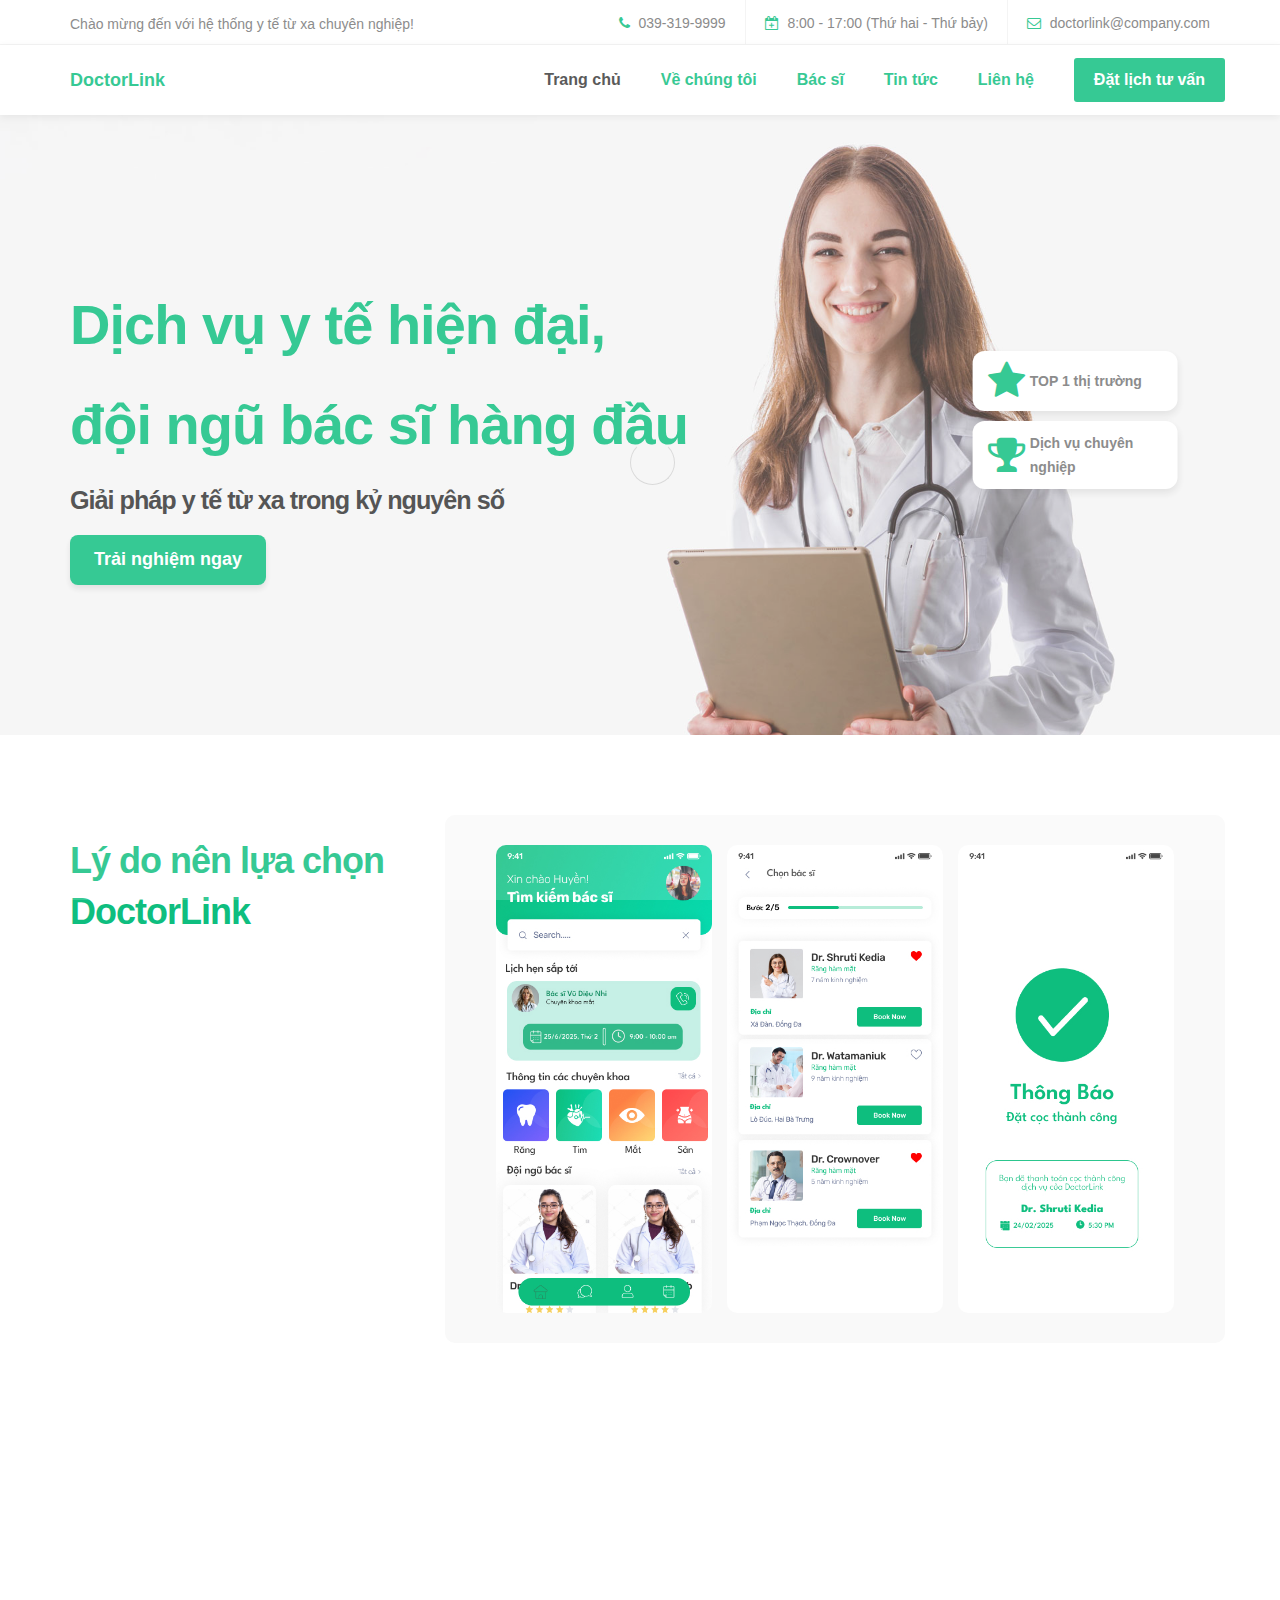
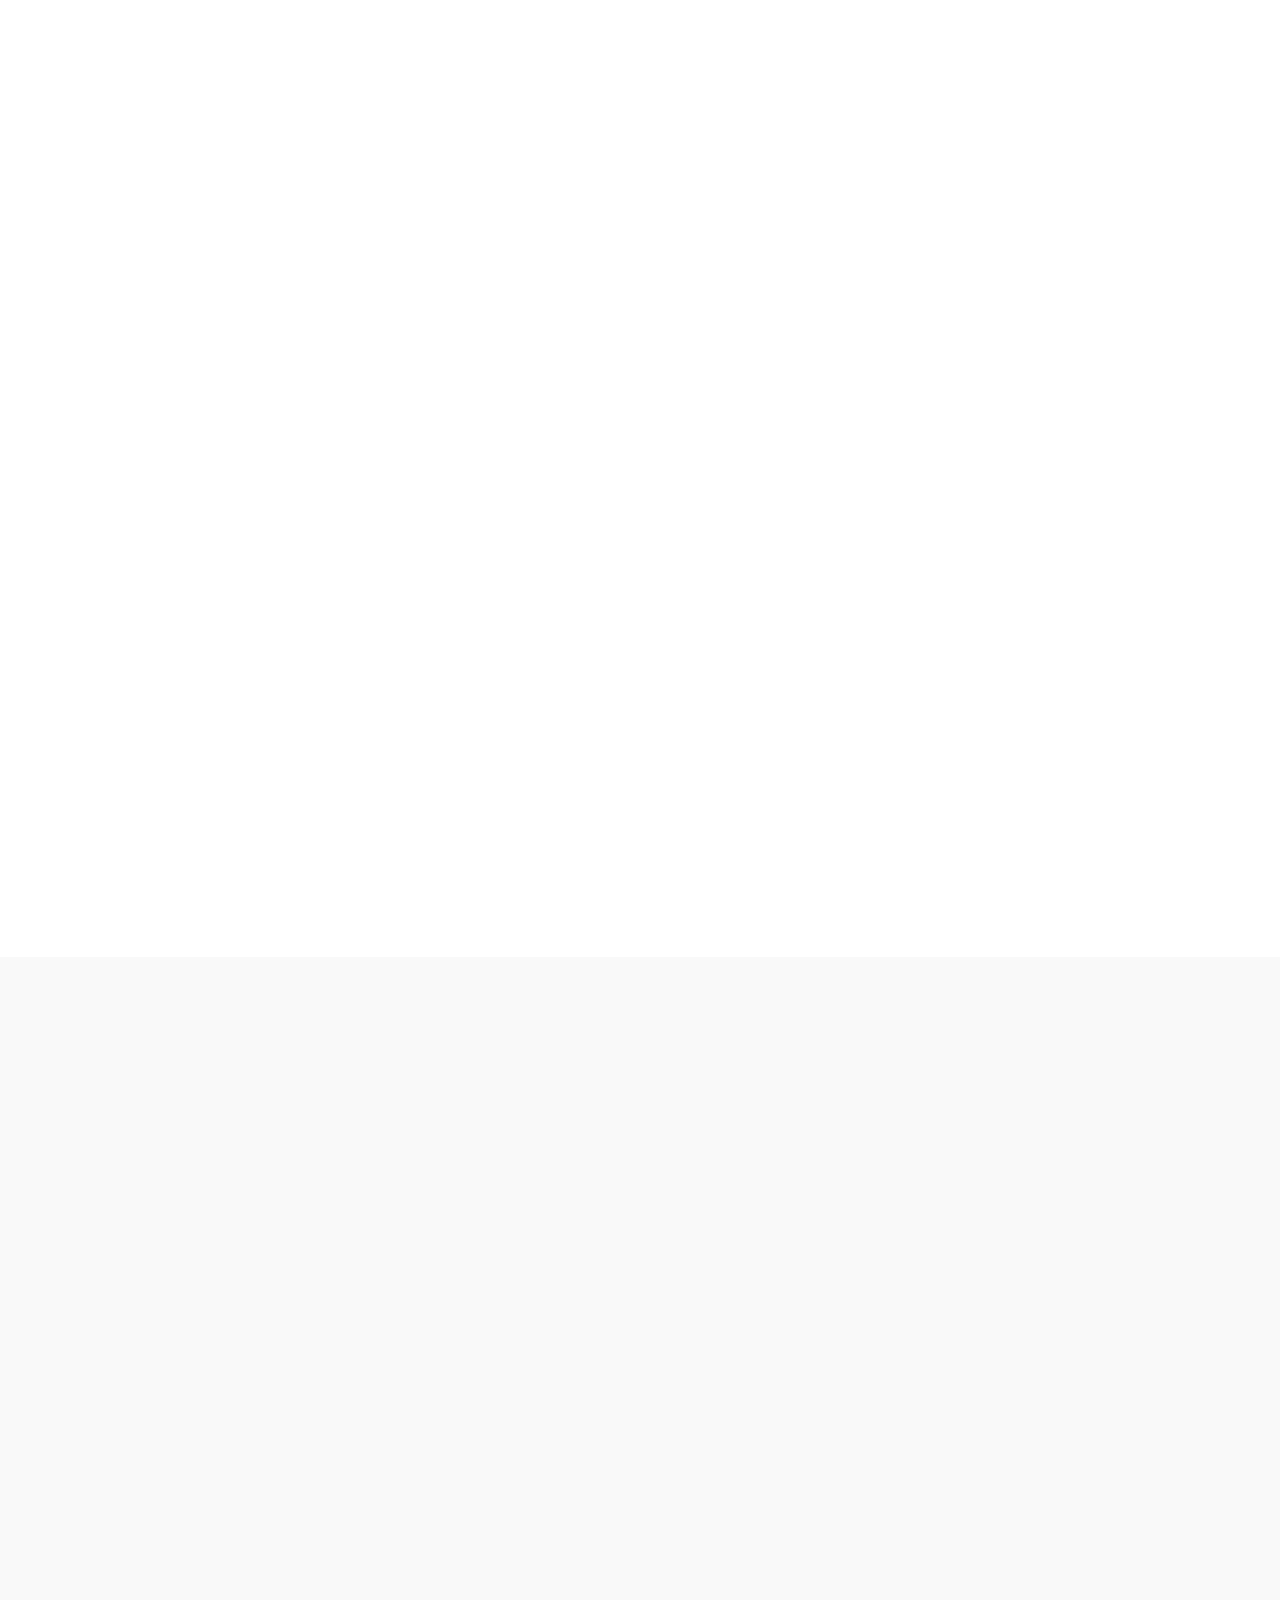
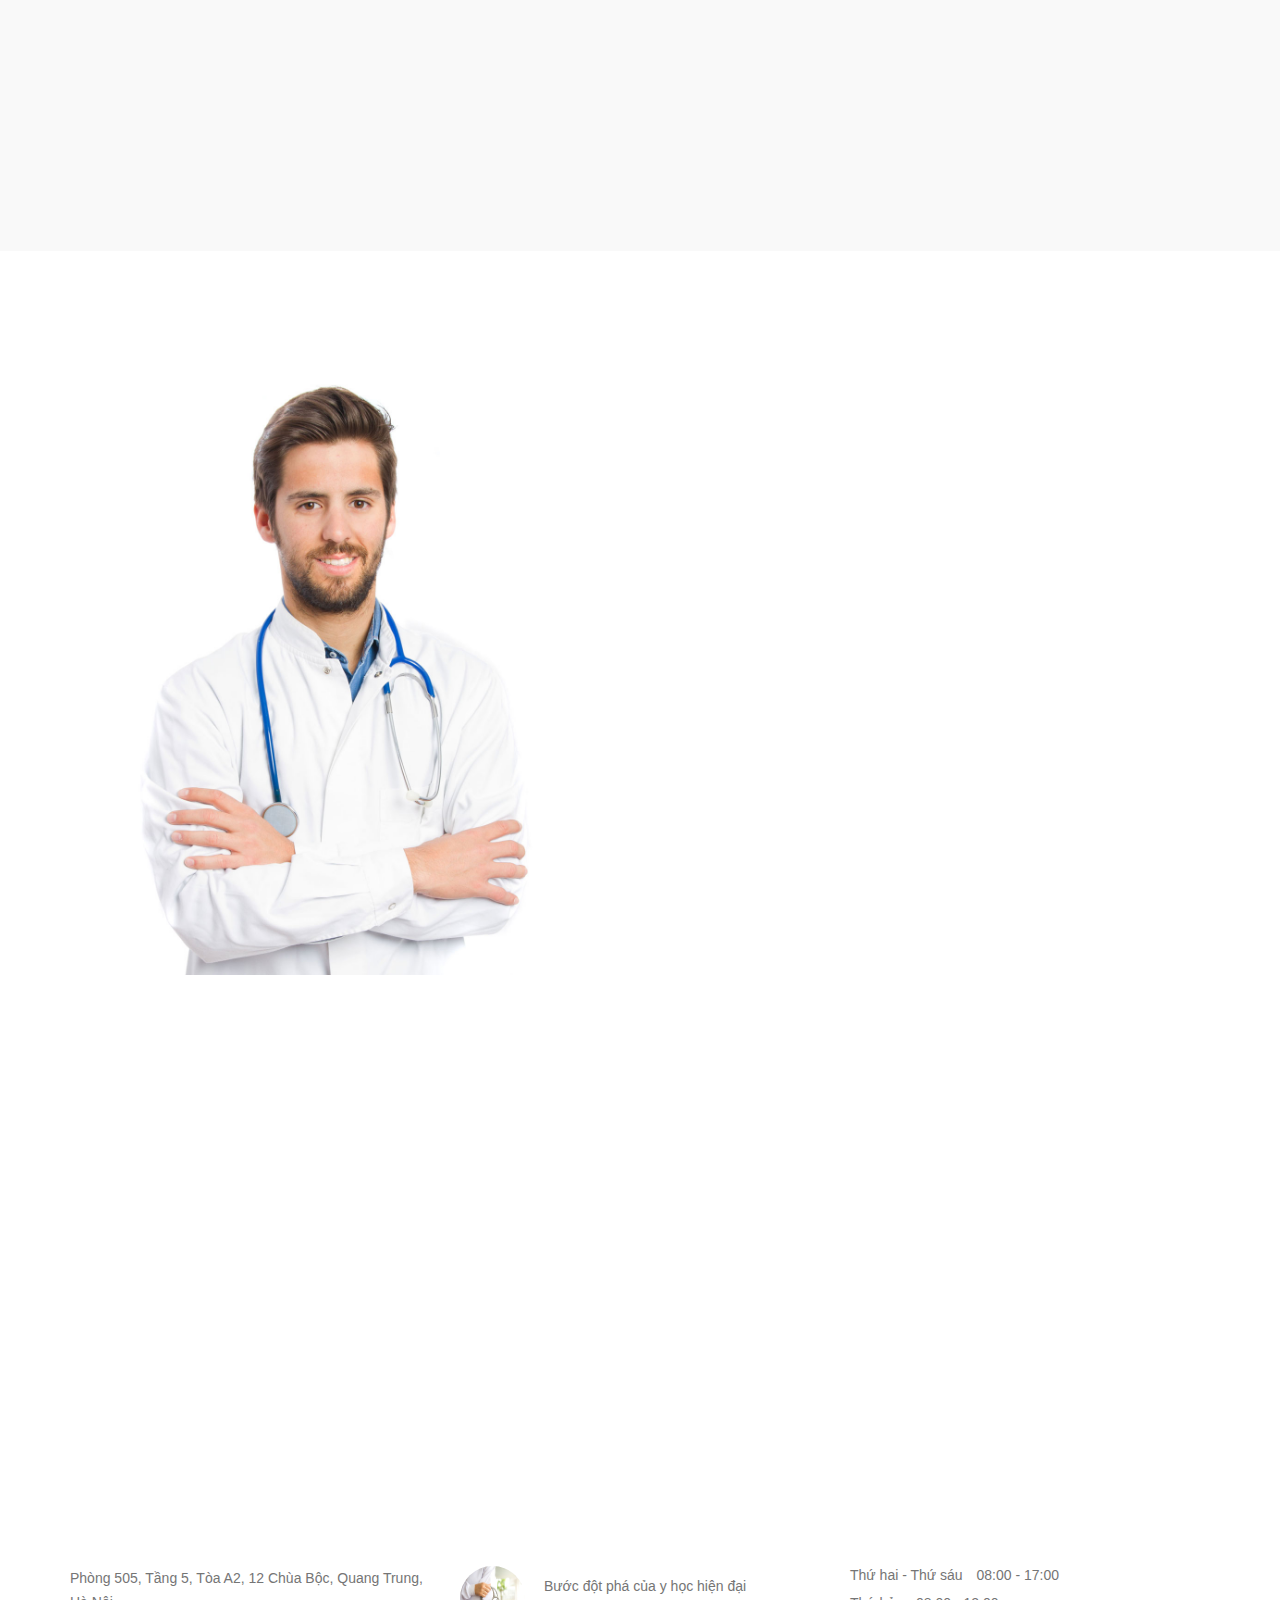
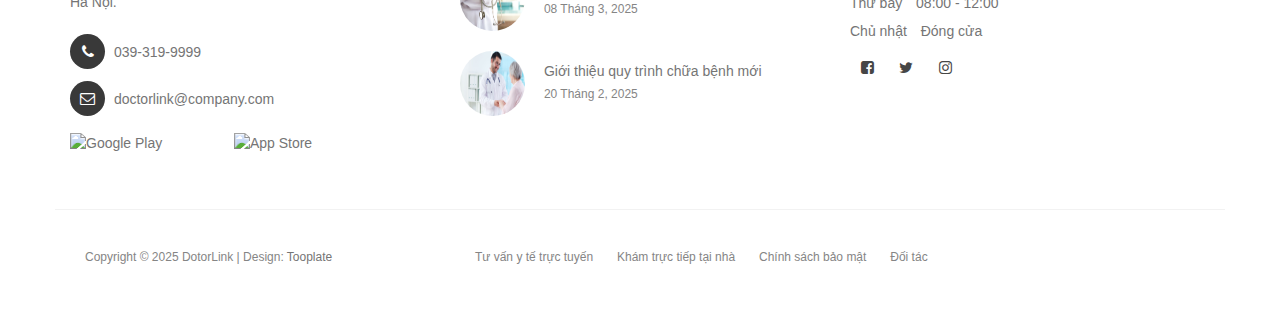
==== commit 2280aa6a: "edit" ====
--- a/index.html
+++ b/index.html
@@ -22,6 +22,7 @@
      <link rel="stylesheet" href="css/animate.css">
      <link rel="stylesheet" href="css/owl.carousel.css">
      <link rel="stylesheet" href="css/owl.theme.default.min.css">
+
 
      <!-- MAIN CSS -->
      <link rel="stylesheet" href="css/tooplate-style.css">
@@ -92,73 +93,66 @@
 
 
      <!-- HOME -->
-     <section id="home" class="slider" data-stellar-background-ratio="0.5">
-          <div class="container">
-               <div class="row">
-
-                    <div class="owl-carousel owl-theme">
-                        <div class="item item-first">
-                            <div class="caption">
-                                <div class="col-md-offset-1 col-md-10">
-                                    <h3>Hãy làm cho cuộc sống của bạn hạnh phúc hơn</h3>
-                                    <h1>Sống Khỏe Mạnh</h1>
-                                    <a href="#team" class="section-btn btn btn-default smoothScroll">Gặp Gỡ Bác Sĩ Của Chúng Tôi</a>
-                                </div>
-                            </div>
+     <section id="banner">
+          <div class="container">
+              <div class="row">
+                  <div class="col-md-9 col-sm-3">
+                      <div class="about-info">
+                          <h1 class="wow fadeInUp" data-wow-delay="0.6s">Dịch vụ y tế hiện đại,</h1>
+                          <h1 class="wow fadeInUp" data-wow-delay="0.6s">đội ngũ bác sĩ hàng đầu</h1>
+                          <div class="wow fadeInUp" data-wow-delay="0.8s">
+                              <h3>Giải pháp y tế từ xa trong kỷ nguyên số</h3>
+                          </div>
+                          <a href="#appointment" class="btn-experience wow fadeInUp" data-wow-delay="1s">Trải nghiệm ngay</a>
+                      </div>
+                  </div>
+              </div>
+          </div>
+          <div class="floating-icons">
+              <div class="icon-item icon-1">
+                  <i class="fa fa-star"></i>
+                  <p>TOP 1 thị trường</p>
+              </div>
+              <div class="icon-item icon-2">
+                  <i class="fa fa-trophy"></i>
+                  <p>Dịch vụ chuyên nghiệp</p>
+              </div>
+          </div>
+      </section>
+
+
+     <!-- ABOUT -->
+     <section id="about">
+          <div class="container">
+              <div class="row align-items-center">
+                  <!-- Phần Text (Bên Trái) -->
+                  <div class="col-md-4 col-sm-12">
+                    <div class="about-info2">
+                        <h1 class="wow fadeInUp" data-wow-delay="0.6s">Lý do nên lựa chọn DoctorLink</h1>
+                        <div class="wow fadeInUp" data-wow-delay="0.8s">
+                            <p><i class="fa fa-check-circle"></i> Dễ dàng đặt lịch khám với 5 bước</p>
+                            <p><i class="fa fa-check-circle"></i> Trò chuyện trực tiếp với bác sĩ</p>
+                            <p><i class="fa fa-check-circle"></i> Lưu trữ hồ sơ sức khỏe an toàn</p>
+                            <p><i class="fa fa-check-circle"></i> Chính sách hoàn trả minh bạch</p>
+                            <p><i class="fa fa-check-circle"></i> Kết nối nhanh chóng, chăm sóc tận tâm!</p>
                         </div>
-                
-                        <div class="item item-second">
-                            <div class="caption">
-                                <div class="col-md-offset-1 col-md-10">
-                                    <h3>Cuộc sống mới với phong cách lành mạnh</h3>
-                                    <h1>Phong Cách Sống Mới</h1>
-                                    <a href="#about" class="section-btn btn btn-default btn-gray smoothScroll">Tìm Hiểu Thêm Về Chúng Tôi</a>
-                                </div>
-                            </div>
-                        </div>
-                
-                        <div class="item item-third">
-                            <div class="caption">
-                                <div class="col-md-offset-1 col-md-10">
-                                    <h3>Chăm sóc sức khỏe toàn diện</h3>
-                                    <h1>Lợi Ích Sức Khỏe Của Bạn</h1>
-                                    <a href="#news" class="section-btn btn btn-default btn-blue smoothScroll">Câu Chuyện</a>
-                                </div>
-                            </div>
-                        </div>
-                    </div>
-                
+                    </div>
                 </div>
                 
-          </div>
-     </section>
-
-
-     <!-- ABOUT -->
-     <section id="about">
-          <div class="container">
-               <div class="row">
-
-                    <div class="col-md-6 col-sm-6">
-                         <div class="about-info">
-                              <h2 class="wow fadeInUp" data-wow-delay="0.6s">Chào mừng bạn đến với DoctorLink</h2>
-                              <div class="wow fadeInUp" data-wow-delay="0.8s">
-                                   <p>Với DoctorLink, bạn có thể dễ dàng đặt lịch khám, trò chuyện trực tiếp với bác sĩ, và lưu trữ hồ sơ sức khỏe an toàn ngay trên ứng dụng. Trải nghiệm dịch vụ y tế thông minh, thuận tiện mọi lúc, mọi nơi!.</p>
-                                   <p>DoctorLink – Kết nối nhanh chóng, chăm sóc tận tâm!</p>
-                              </div>
-                              <figure class="profile wow fadeInUp" data-wow-delay="1s">
-                                   <img src="images/author-image.jpg" class="img-responsive" alt="">
-                                   <figcaption>
-                                        <h3>Bác sĩ Nguyễn Anh Dũng</h3>
-                                        <p>Tâm lý học</p>
-                                   </figcaption>
-                              </figure>
-                         </div>
-                    </div>
-                    
-               </div>
-          </div>
-     </section>
+      
+                  <!-- Phần Ảnh (Bên Phải) -->
+                  <div class="col-md-8 col-sm-12 image-container">
+                      <div class="image-grid">
+                          <img src="images/trangchukh.jpg" alt="DoctorLink 1">
+                          <img src="images/booknow.jpg" alt="DoctorLink 2">
+                          <img src="images/booksuccess.jpg" alt="DoctorLink 3">
+                      </div>
+                  </div>
+              </div>
+          </div>
+      </section>
+      
+      
 
 
      <!-- TEAM -->
@@ -180,6 +174,13 @@
 
                                    <div class="team-info">
                                         <h3>Lê Long Đạt</h3>
+                                        <div class="rating">
+                                             <i class="fa fa-star"></i>
+                                             <i class="fa fa-star"></i>
+                                             <i class="fa fa-star"></i>
+                                             <i class="fa fa-star"></i>
+                                             <i class="fa fa-star"></i>
+                                         </div>
                                         <p>Trưởng khoa Tâm lý học Bệnh viện Trung ương 108</p>
                                         <div class="team-contact-info">
                                              <p><i class="fa fa-phone"></i> 039-156-8888</p>
@@ -200,7 +201,14 @@
 
                                    <div class="team-info">
                                         <h3>Hoàng Thái Duy</h3>
-                                        <p>P.Trưởng khoa Nội Bệnh viện Hữu Nghị Việt Xô</p>
+                                        <div class="rating">
+                                             <i class="fa fa-star"></i>
+                                             <i class="fa fa-star"></i>
+                                             <i class="fa fa-star"></i>
+                                             <i class="fa fa-star"></i>
+                                             <i class="fa fa-star"></i>
+                                         </div>
+                                        <p>P.Trưởng khoa Thần kinh Bệnh viện Hữu Nghị Việt Xô</p>
                                         <div class="team-contact-info">
                                              <p><i class="fa fa-phone"></i> 038-166-5555</p>
                                              <p><i class="fa fa-envelope-o"></i> <a href="#">duyht@bvvd.com</a></p>
@@ -221,6 +229,13 @@
 
                                    <div class="team-info">
                                         <h3>Vũ Thu Hằng</h3>
+                                        <div class="rating">
+                                             <i class="fa fa-star"></i>
+                                             <i class="fa fa-star"></i>
+                                             <i class="fa fa-star"></i>
+                                             <i class="fa fa-star"></i>
+                                             <i class="fa fa-star"></i>
+                                         </div>
                                         <p>Trưởng khoa Phụ Sản Bệnh viện Nhi Trung ương</p>
                                         <div class="team-contact-info">
                                              <p><i class="fa fa-phone"></i> 098-262-2929</p>
--- a/css/tooplate-style.css
+++ b/css/tooplate-style.css
@@ -10,9 +10,9 @@
 
   body {
     background: #ffffff;
-    font-family: 'Poppins', sans-serif;
+    font-family: 'Protest Strike', sans-serif;
     overflow-x: hidden;
-  }
+    }
 
 
   /*---------------------------------------
@@ -33,12 +33,12 @@
   }
 
   h1 {
-    color: #252525;
-    font-size: 5em;
+    color: #0EBE7F;
+    font-size: 3em;
   }
 
   h2 {
-    color: #272727;
+    color: #0EBE7F;
     font-size: 3em;
     padding-bottom: 10px;
   }
@@ -74,6 +74,7 @@
 
   html{
     -webkit-font-smoothing: antialiased;
+    
   }
 
   a {
@@ -81,6 +82,7 @@
     -webkit-transition: 0.5s;
     transition: 0.5s;
     text-decoration: none !important;
+    
   }
 
   a:hover, a:active, a:focus {
@@ -271,7 +273,7 @@
 
   header p,
   header span {
-    font-size: 12px;
+    font-size: 14px;
     line-height: 24px;
     padding-top: 12px;
   }
@@ -314,8 +316,8 @@
   }
 
   .navbar-default .navbar-brand {
-    color: #393939;
-    font-weight: 500;
+    color: #0EBE7F;
+    font-weight: 600;
   }
 
   .navbar-default .navbar-brand .fa {
@@ -341,9 +343,9 @@
   }
 
   .navbar-default .navbar-nav li a {
-    color: #555555;
-    font-size: 12px;
-    font-weight: 500;
+    color: #0EBE7F;
+    font-size: 16px;
+    font-weight: 600;
     padding-right: 20px;
     padding-left: 20px;
     -webkit-transition: all ease-in-out 0.4s;
@@ -463,17 +465,132 @@
     background-image: url(../images/slider3.jpg);
   }
 
+  #banner {
+    background: url('../images/about-bg.jpg') no-repeat top center;
+    background-size: cover;
+    background-color: #0EBE7F;
+    padding-top: 150px;
+    padding-bottom: 150px;
+    position: relative;
+}
+.floating-icons {
+    position: absolute;
+    top: 50%;
+    left: 84%;
+    transform: translate(-50%, -50%);
+}
+.icon-item {
+    display: flex;
+    align-items: center;
+    background: white;
+    padding: 10px 15px;
+    border-radius: 12px;
+    box-shadow: 0 4px 8px rgba(0, 0, 0, 0.1);
+    margin-bottom: 10px;
+}
+.icon-item i {
+    font-size: 40px;
+    color: #0EBE7F;
+    margin-right: 5px;
+}
+.icon-item p {
+    margin: 0;
+    font-weight: bold;
+}
+.btn-experience {
+  display: inline-block;
+  margin-top: 20px;
+  padding: 12px 24px;
+  background-color: #0EBE7F;
+  color: white;
+  font-size: 18px;
+  font-weight: bold;
+  border-radius: 8px;
+  text-decoration: none;
+  transition: 0.3s ease-in-out;
+  box-shadow: 0 4px 6px rgba(0, 0, 0, 0.1);
+}
+
+.btn-experience:hover {
+  background-color: #FFFFFF;
+  transform: translateY(-3px);
+  box-shadow: 0 6px 10px rgba(0, 0, 0, 0.15);
+}
+
 
   /*---------------------------------------
       ABOUT              
   -----------------------------------------*/
-
+/* 
   #about {
-    background: url('../images/about-bg.jpg') no-repeat top center;
+    background: url('../images/trangchukh3.jpg') no-repeat top center;
     background-size: cover;
     padding-top: 150px;
     padding-bottom: 150px;
-  }
+  } */
+  #about {
+    padding: 80px 0;
+    /* background-color: #f9f9f9; */
+}
+
+.about-info i {
+  color: #28a745; /* Màu xanh lá cây */
+  margin-right: 8px;
+}
+
+.about-info2 i {
+  color: #28a745; /* Màu xanh lá cây */
+  margin-right: 8px;
+}
+
+.about-info h1 {
+    font-size: 4em;
+    font-weight: bold;
+    margin-bottom: 20px;
+}
+
+.about-info2 {
+    font-size: 12px;
+    font-weight: bold;
+    margin-bottom: 20px;
+}
+
+.about-info p {
+    font-size: 18px;
+    line-height: 1.6;
+    color: #555;
+}
+
+.about-info2 p {
+  font-size: 18px;
+  line-height: 1.6;
+  color: #555;
+}
+/* Phần chứa ảnh có background */
+.image-container {
+  background-color: #f9f9f9; /* Màu nền nhạt */
+  padding: 30px; /* Tạo khoảng cách giữa ảnh và viền nền */
+  border-radius: 10px; /* Bo góc cho phần background */
+  display: flex;
+  justify-content: center;
+  align-items: center;
+}
+
+/* Hàng ngang 3 ảnh */
+.image-grid {
+  display: flex;
+  gap: 15px;
+  justify-content: center;
+}
+
+.image-grid img {
+  width: 30%;
+  height: auto;
+  object-fit: cover;
+  border-radius: 10px;
+}
+
+
 
   .profile img,
   .profile figcaption {
@@ -501,6 +618,11 @@
   /*---------------------------------------
       TEAM MEMBERS              
   -----------------------------------------*/
+  .rating {
+    color: #FFD700; /* Màu vàng */
+    font-size: 18px; /* Kích thước sao */
+    margin: 5px 0;
+}
 
   .team-thumb {
     background-color: #f9f9f9;
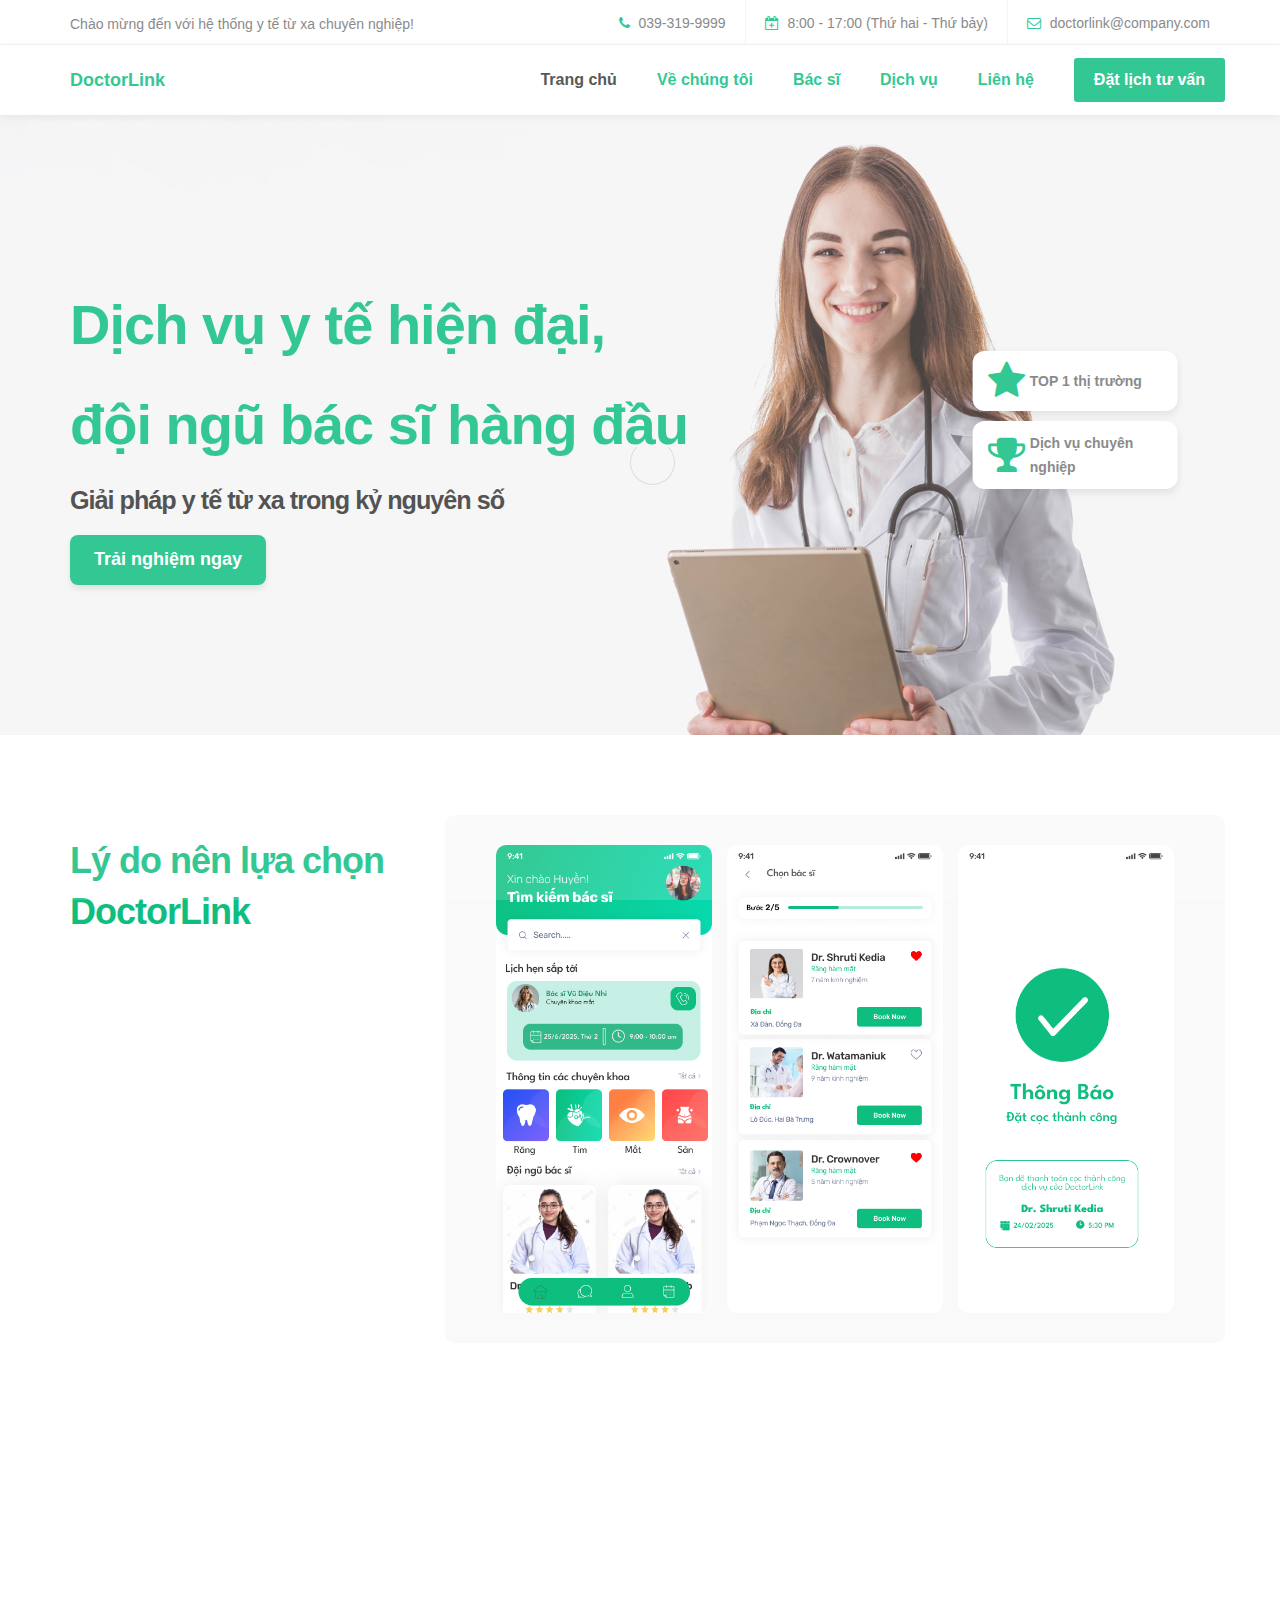
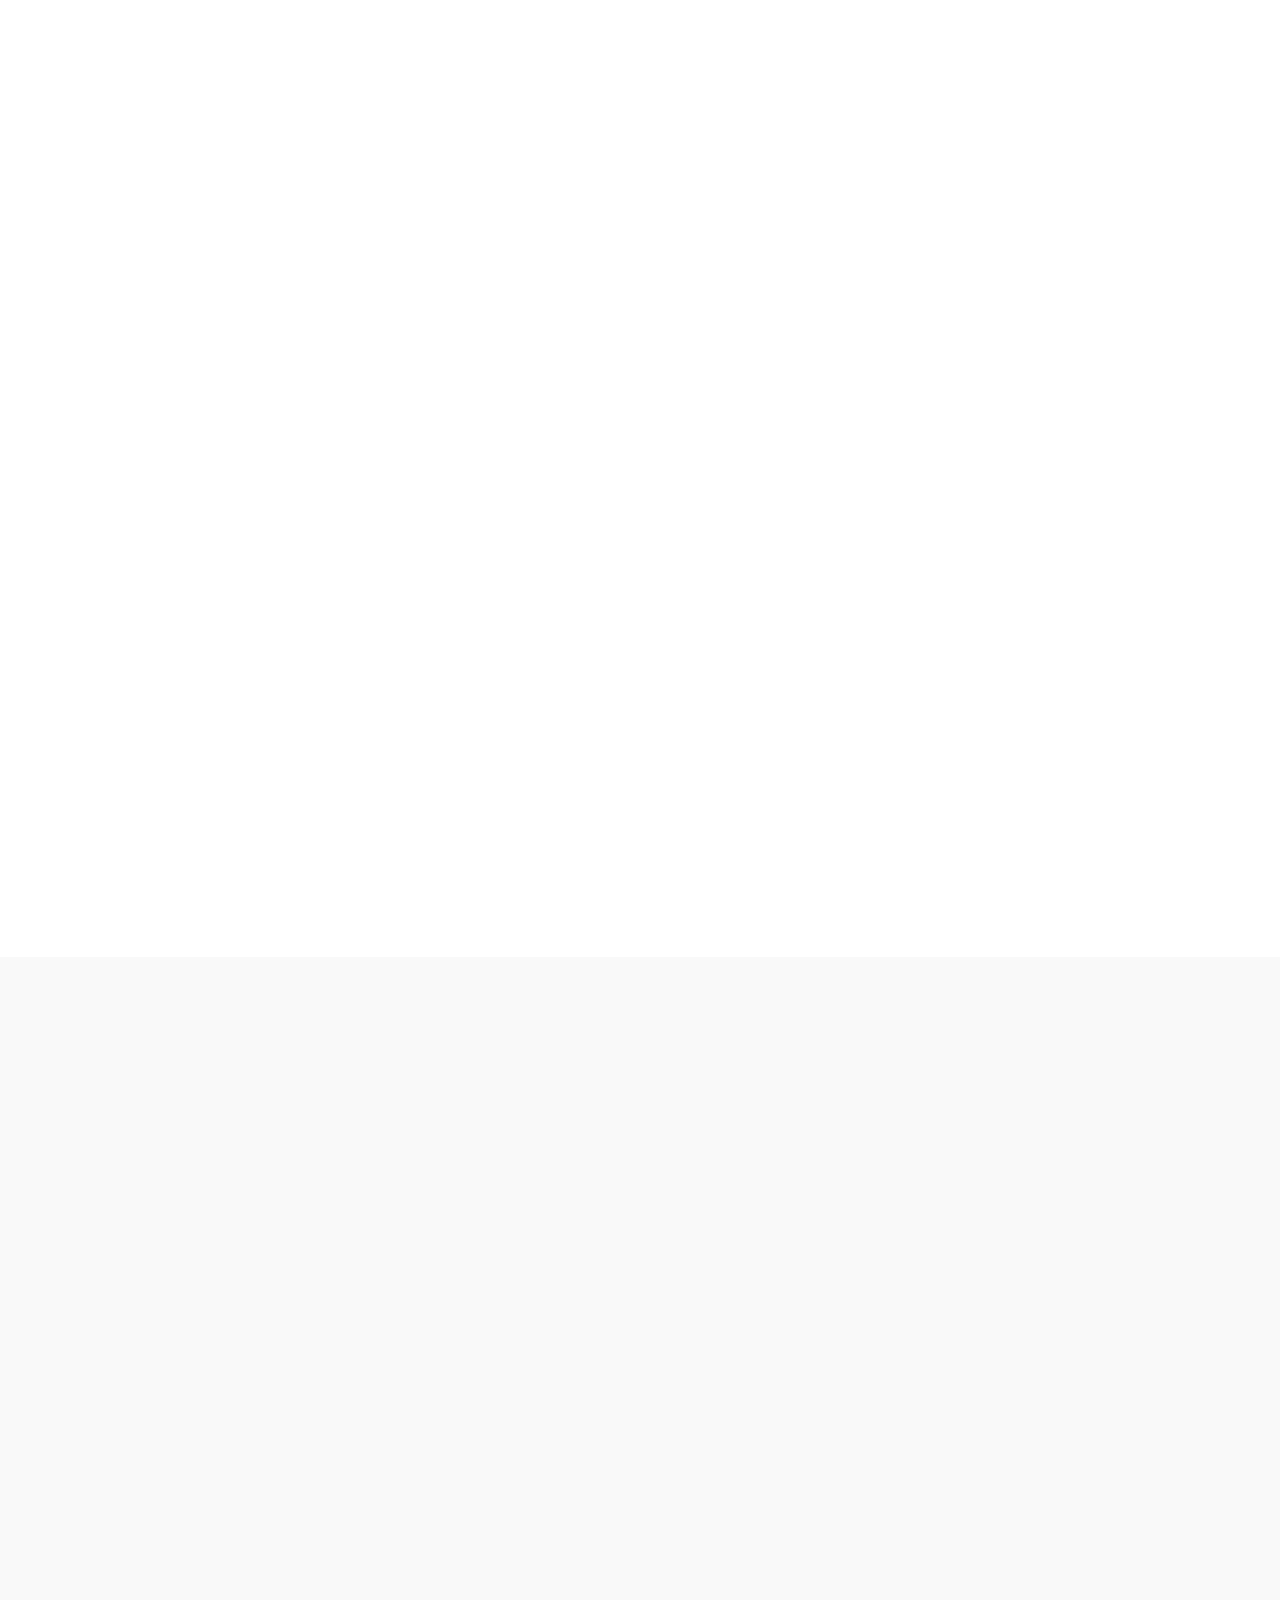
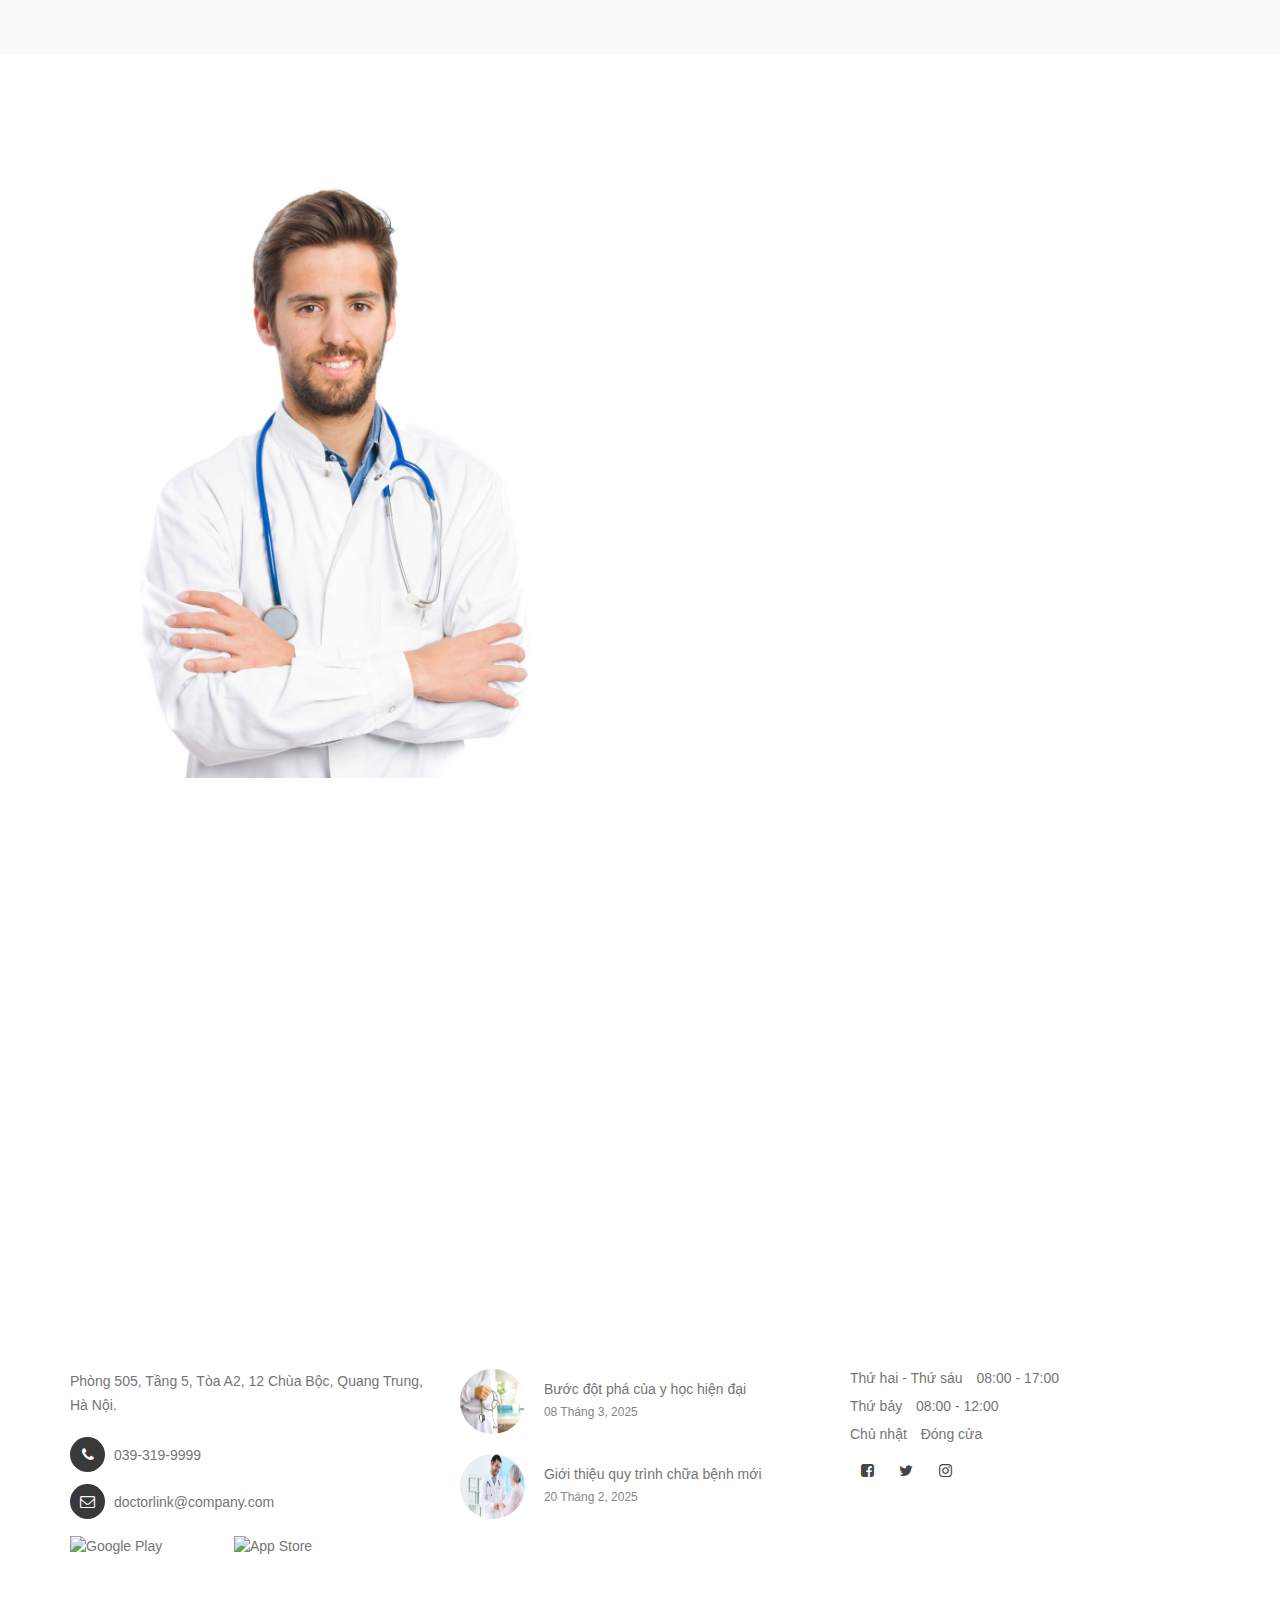
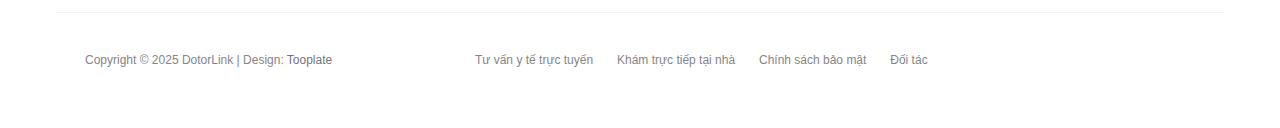
==== commit c5caa035: "edit 2" ====
--- a/index.html
+++ b/index.html
@@ -82,7 +82,7 @@
                          <li><a href="#top" class="smoothScroll">Trang chủ</a></li>
                          <li><a href="#about" class="smoothScroll">Về chúng tôi</a></li>
                          <li><a href="#team" class="smoothScroll">Bác sĩ</a></li>
-                         <li><a href="#news" class="smoothScroll">Tin tức</a></li>
+                         <li><a href="#news" class="smoothScroll">Dịch vụ</a></li>
                          <li><a href="#google-map" class="smoothScroll">Liên hệ</a></li>
                          <li class="appointment-btn"><a href="#appointment">Đặt lịch tư vấn</a></li>
                     </ul>
@@ -130,10 +130,10 @@
                     <div class="about-info2">
                         <h1 class="wow fadeInUp" data-wow-delay="0.6s">Lý do nên lựa chọn DoctorLink</h1>
                         <div class="wow fadeInUp" data-wow-delay="0.8s">
-                            <p><i class="fa fa-check-circle"></i> Dễ dàng đặt lịch khám với 5 bước</p>
-                            <p><i class="fa fa-check-circle"></i> Trò chuyện trực tiếp với bác sĩ</p>
+                            <p><i class="fa fa-check-circle"></i> Dễ dàng đặt lịch khám chỉ với 5 bước</p>
+                            <p><i class="fa fa-check-circle"></i> Trò chuyện trực tuyến với bác sĩ</p>
                             <p><i class="fa fa-check-circle"></i> Lưu trữ hồ sơ sức khỏe an toàn</p>
-                            <p><i class="fa fa-check-circle"></i> Chính sách hoàn trả minh bạch</p>
+                            <p><i class="fa fa-check-circle"></i> Đội ngũ bác sĩ có mặt trên toàn quốc</p>
                             <p><i class="fa fa-check-circle"></i> Kết nối nhanh chóng, chăm sóc tận tâm!</p>
                         </div>
                     </div>
@@ -263,10 +263,9 @@
                     <div class="col-md-12 col-sm-12">
                          <!-- SECTION TITLE -->
                          <div class="section-title wow fadeInUp" data-wow-delay="0.1s">
-                              <h2>Tin mới nhất</h2>
-                         </div>
-                    </div>
-
+                              <h2>Các dịch vụ của DoctorLink</h2>
+                         </div>
+                    </div>
                     <div class="col-md-4 col-sm-6">
                          <!-- NEWS THUMB -->
                          <div class="news-thumb wow fadeInUp" data-wow-delay="0.4s">
@@ -274,41 +273,23 @@
                                    <img src="images/news-image1.jpg" class="img-responsive" alt="">
                               </a>
                               <div class="news-info">
-                                   <span>08 Tháng 3, 2025</span>
-                                   <h3><a href="news-detail.html">Bước đột phá của y học hiện đại</a></h3>
-                                   <p>Nhóm nghiên cứu của Đại học Y Hà Nội đã thành công cấy ghép não người bằng mô hình trí tuệ nhân tạo sinh học.</p>
-                                   <div class="author">
-                                        <img src="images/author-image.jpg" class="img-responsive" alt="">
-                                        <div class="author-info">
-                                             <h5>Nguyễn Duy Tùng</h5>
-                                             <p>Giám đốc Đại học Y Hà Nội</p>
-                                        </div>
-                                   </div>
-                              </div>
-                         </div>
-                    </div>
-                    
+                                   <h3><a href="news-detail.html">Quản lý hồ sơ sức khỏe điện tử</a></h3>
+                                   <p>Lưu trữ các thông tin liên quan đến sức khỏe, hồ sơ bệnh lý, theo dõi sức khỏe cam kết bảo mật dữ liệu.</p>
+                              </div>
+                         </div>
+                    </div>
                     <div class="col-md-4 col-sm-6">
                          <!-- NEWS THUMB -->
                          <div class="news-thumb wow fadeInUp" data-wow-delay="0.6s">
                               <a href="news-detail.html">
-                                   <img src="images/news-image2.jpg" class="img-responsive" alt="">
+                                   <img src="images/Healthcare-at-Your-Fingertips-With-Telemedicine.png" class="img-responsive" alt="">
                               </a>
                               <div class="news-info">
-                                   <span>20 Tháng 2, 2025</span>
-                                   <h3><a href="news-detail.html">Giới thiệu quy trình chữa bệnh mới</a></h3>
-                                   <p>Phát triển ứng dụng các mô hình học máy trí tuệ nhân tạo từ não người, giảm chi phí so với các mô hình ngôn ngữ lớn.</p>
-                                   <div class="author">
-                                        <img src="images/author-image.jpg" class="img-responsive" alt="">
-                                        <div class="author-info">
-                                             <h5>Nguyễn Quý Đức</h5>
-                                             <p>Tổng Giám đốc</p>
-                                        </div>
-                                   </div>
-                              </div>
-                         </div>
-                    </div>
-                    
+                                   <h3><a href="news-detail.html">Tư vấn khám bệnh trực tuyến</a></h3>
+                                   <p>Lựa chọn bác sĩ để tư vấn trực tuyến qua các hình thức gọi video call, trò chuyện trực tuyến.</p>
+                              </div>
+                         </div>
+                    </div>
                     <div class="col-md-4 col-sm-6">
                          <!-- NEWS THUMB -->
                          <div class="news-thumb wow fadeInUp" data-wow-delay="0.8s">
@@ -316,21 +297,11 @@
                                    <img src="images/news-image3.jpg" class="img-responsive" alt="">
                               </a>
                               <div class="news-info">
-                                   <span>27 Tháng 3, 2025</span>
-                                   <h3><a href="news-detail.html">Đánh giá nghiên cứu y khoa hằng năm</a></h3>
-                                   <p>Hội đồng y khoa cùng với Bộ Y tế đã triển khai đánh giá định kỳ chất lượng dịch vụ y tế trong Quý 1 năm 2025.</p>
-                                   <div class="author">
-                                        <img src="images/author-image.jpg" class="img-responsive" alt="">
-                                        <div class="author-info">
-                                             <h5>Lê Minh Hải</h5>
-                                             <p>Quảng cáo trực tuyến</p>
-                                        </div>
-                                   </div>
-                              </div>
-                         </div>
-                    </div>
-                    
-
+                                   <h3><a href="news-detail.html">Đặt lịch khám trực tiếp tại nhà</a></h3>
+                                   <p>Tiết kiệm thời gian di chuyển tới bệnh viên, đội ngũ bác sĩ uy tín có mặt tại khắp cả nước.</p>
+                              </div>
+                         </div>
+                    </div>
                </div>
           </div>
      </section>
--- a/css/tooplate-style.css
+++ b/css/tooplate-style.css
@@ -147,25 +147,42 @@
   }
 
   .news-thumb {
-    background: #ffffff;
+    height: 100%; /* Đảm bảo thẻ cha có chiều cao đầy đủ */
+    display: flex;
+    flex-direction: column;
+    justify-content: space-between;
+    background: #fff;
+    padding: 15px;
     border-radius: 10px;
-  }
-  .news-thumb img {
-    border-radius: 10px 10px 0 0;
-  }
-
-  .news-info {
-    padding: 30px;
-    text-align: left;
-  }
-  .news-info span {
-    display: block;
-    letter-spacing: 0.5px;
-  }
-  .news-info h3 {
+    box-shadow: 0 4px 10px rgba(0, 0, 0, 0.1);
+}
+
+.news-thumb a img {
+    width: 100%;      /* Đảm bảo ảnh full chiều rộng */
+    height: 250px;    /* Đặt chiều cao cố định cho ảnh */
+    object-fit: cover; /* Cắt ảnh để vừa khung mà không méo */
+    border-radius: 10px;
+}
+
+.news-info {
+    flex-grow: 1;
+    display: flex;
+    flex-direction: column;
+    justify-content: flex-start;
     margin-top: 10px;
-    margin-bottom: 10px;
-  }
+}
+
+.news-info h3 {
+    font-size: 20px;
+    font-weight: bold;
+    margin-bottom: 5px;
+}
+
+.news-info p {
+    font-size: 14px;
+    color: #666;
+}
+
 
   .author {
     border-top: 1px solid #f0f0f0;
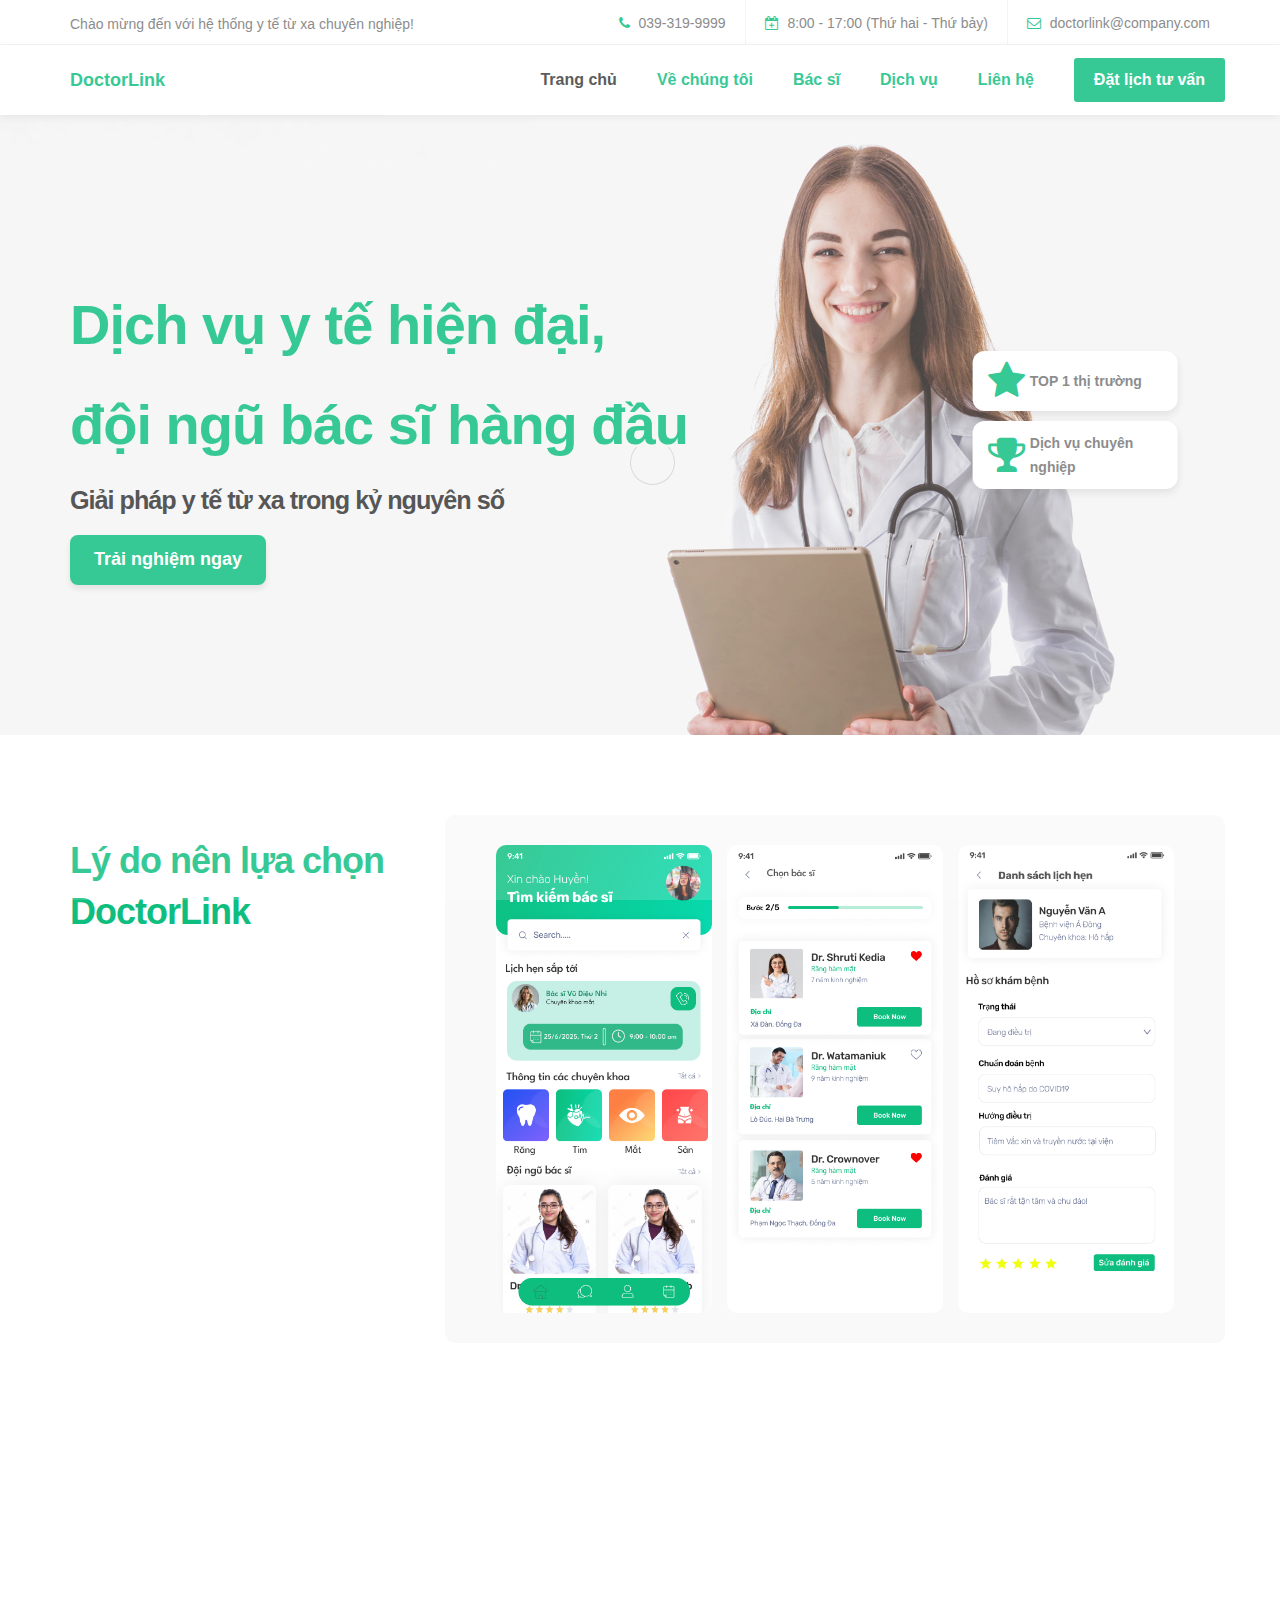
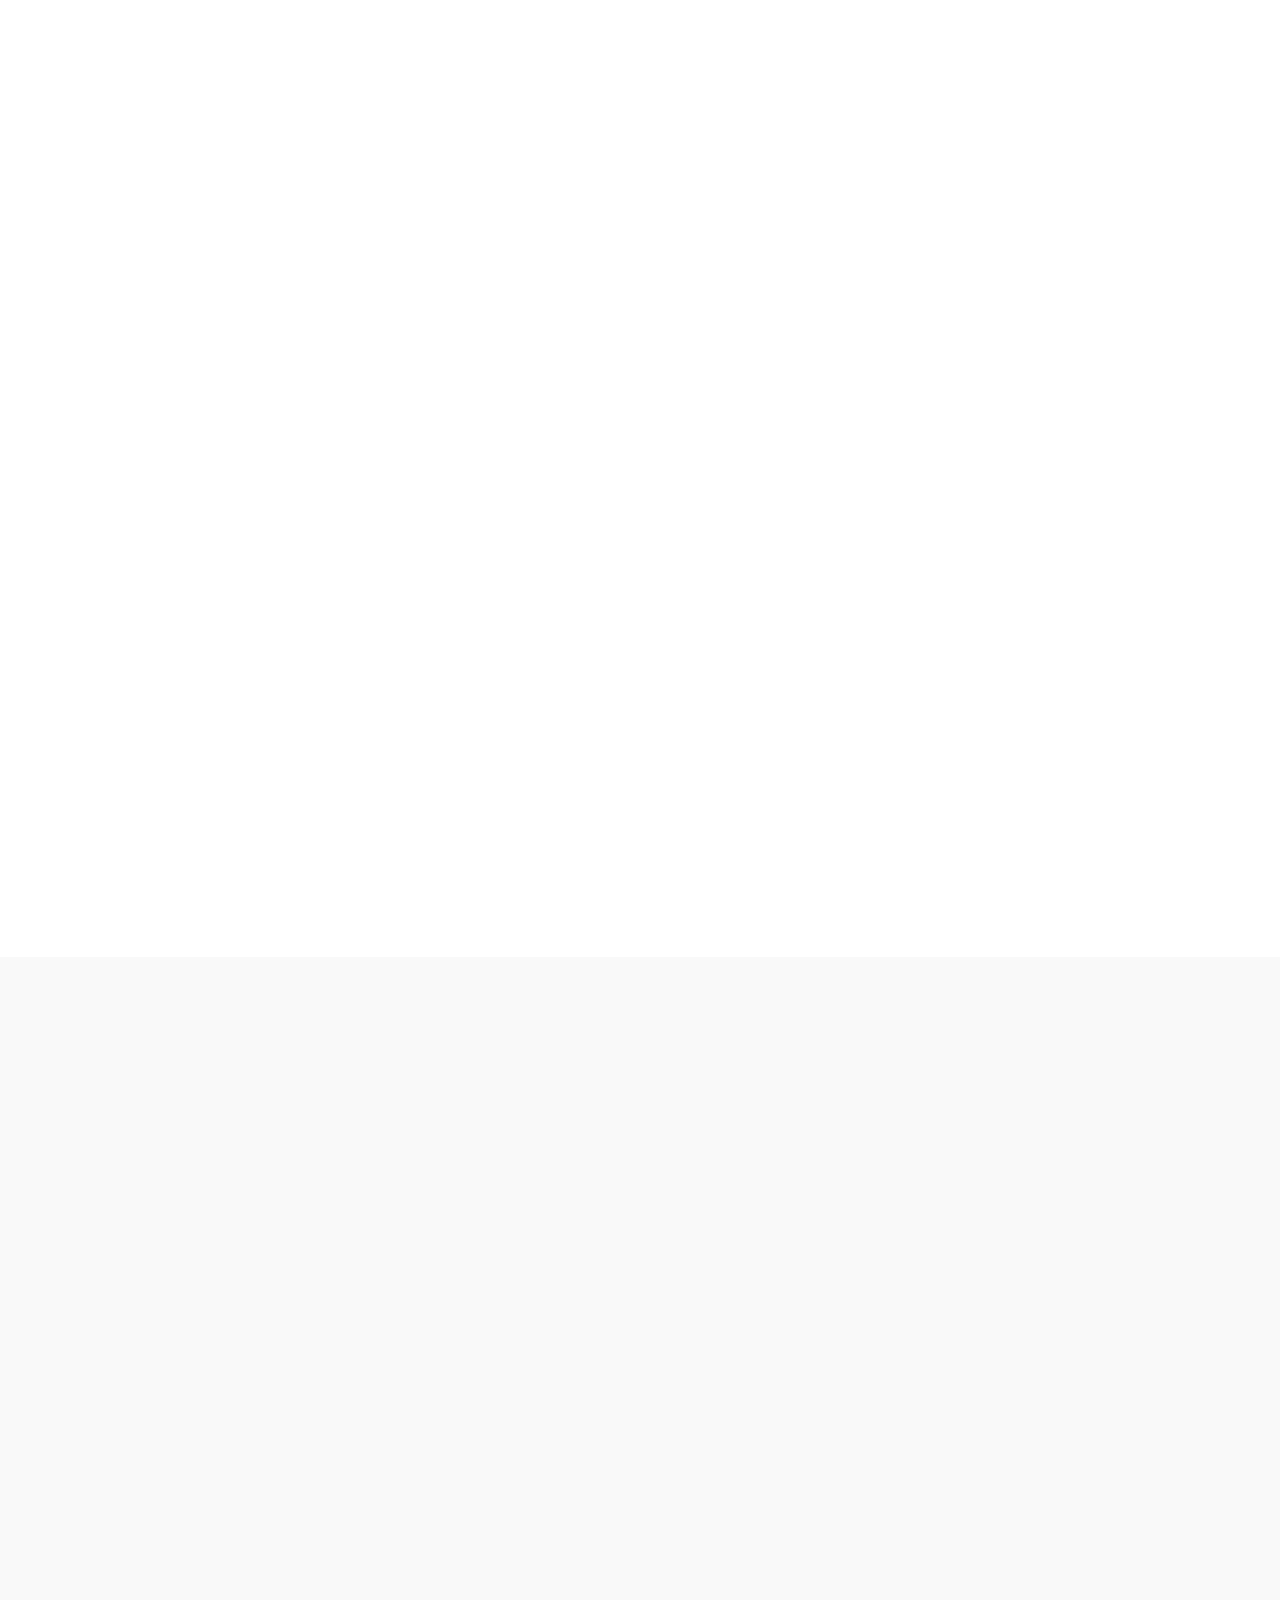
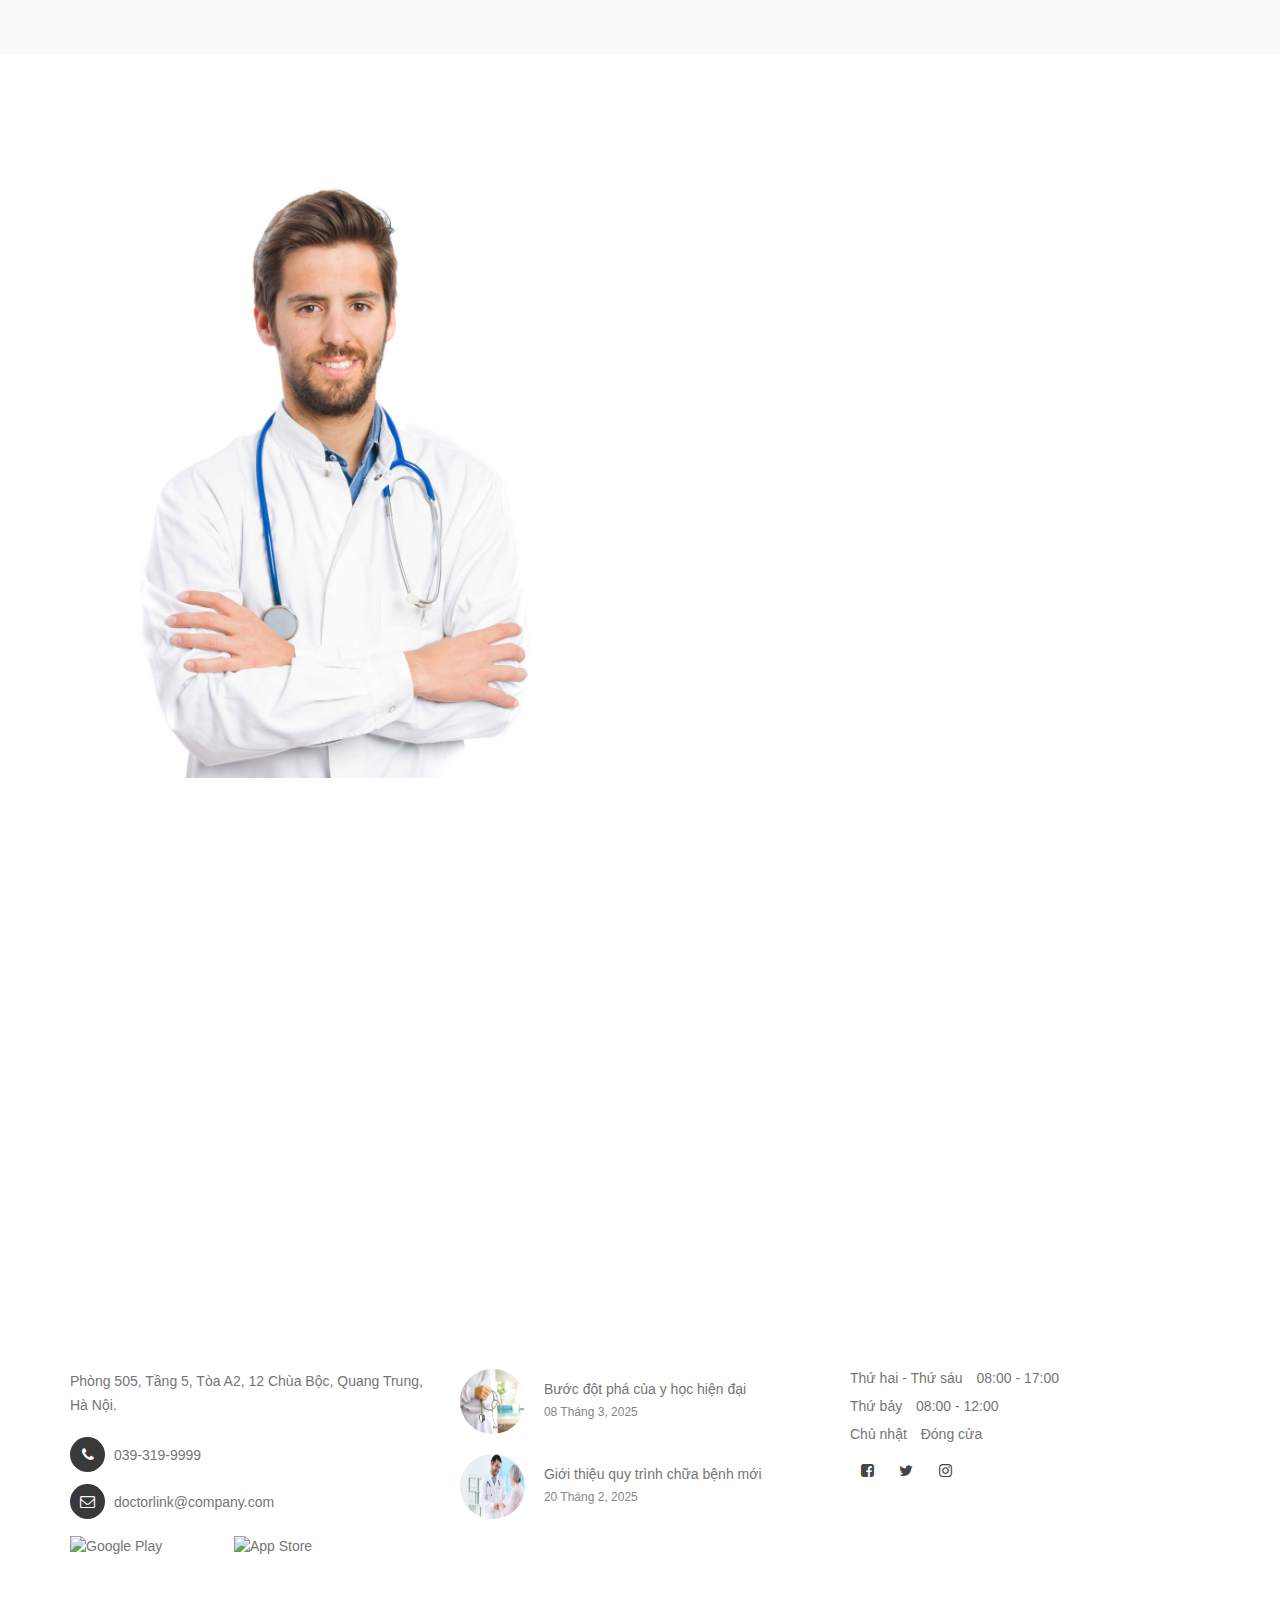
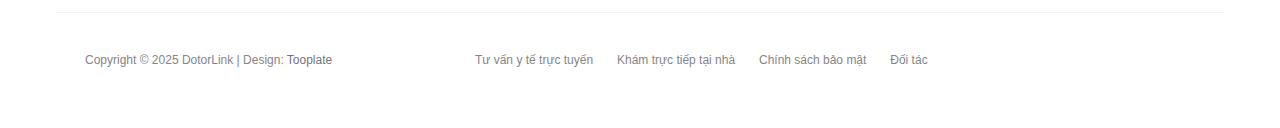
==== commit 61a31f45: "edit3" ====
--- a/index.html
+++ b/index.html
@@ -145,7 +145,7 @@
                       <div class="image-grid">
                           <img src="images/trangchukh.jpg" alt="DoctorLink 1">
                           <img src="images/booknow.jpg" alt="DoctorLink 2">
-                          <img src="images/booksuccess.jpg" alt="DoctorLink 3">
+                          <img src="images/Screenshot 2025-03-12 221903.png" alt="DoctorLink 3">
                       </div>
                   </div>
               </div>
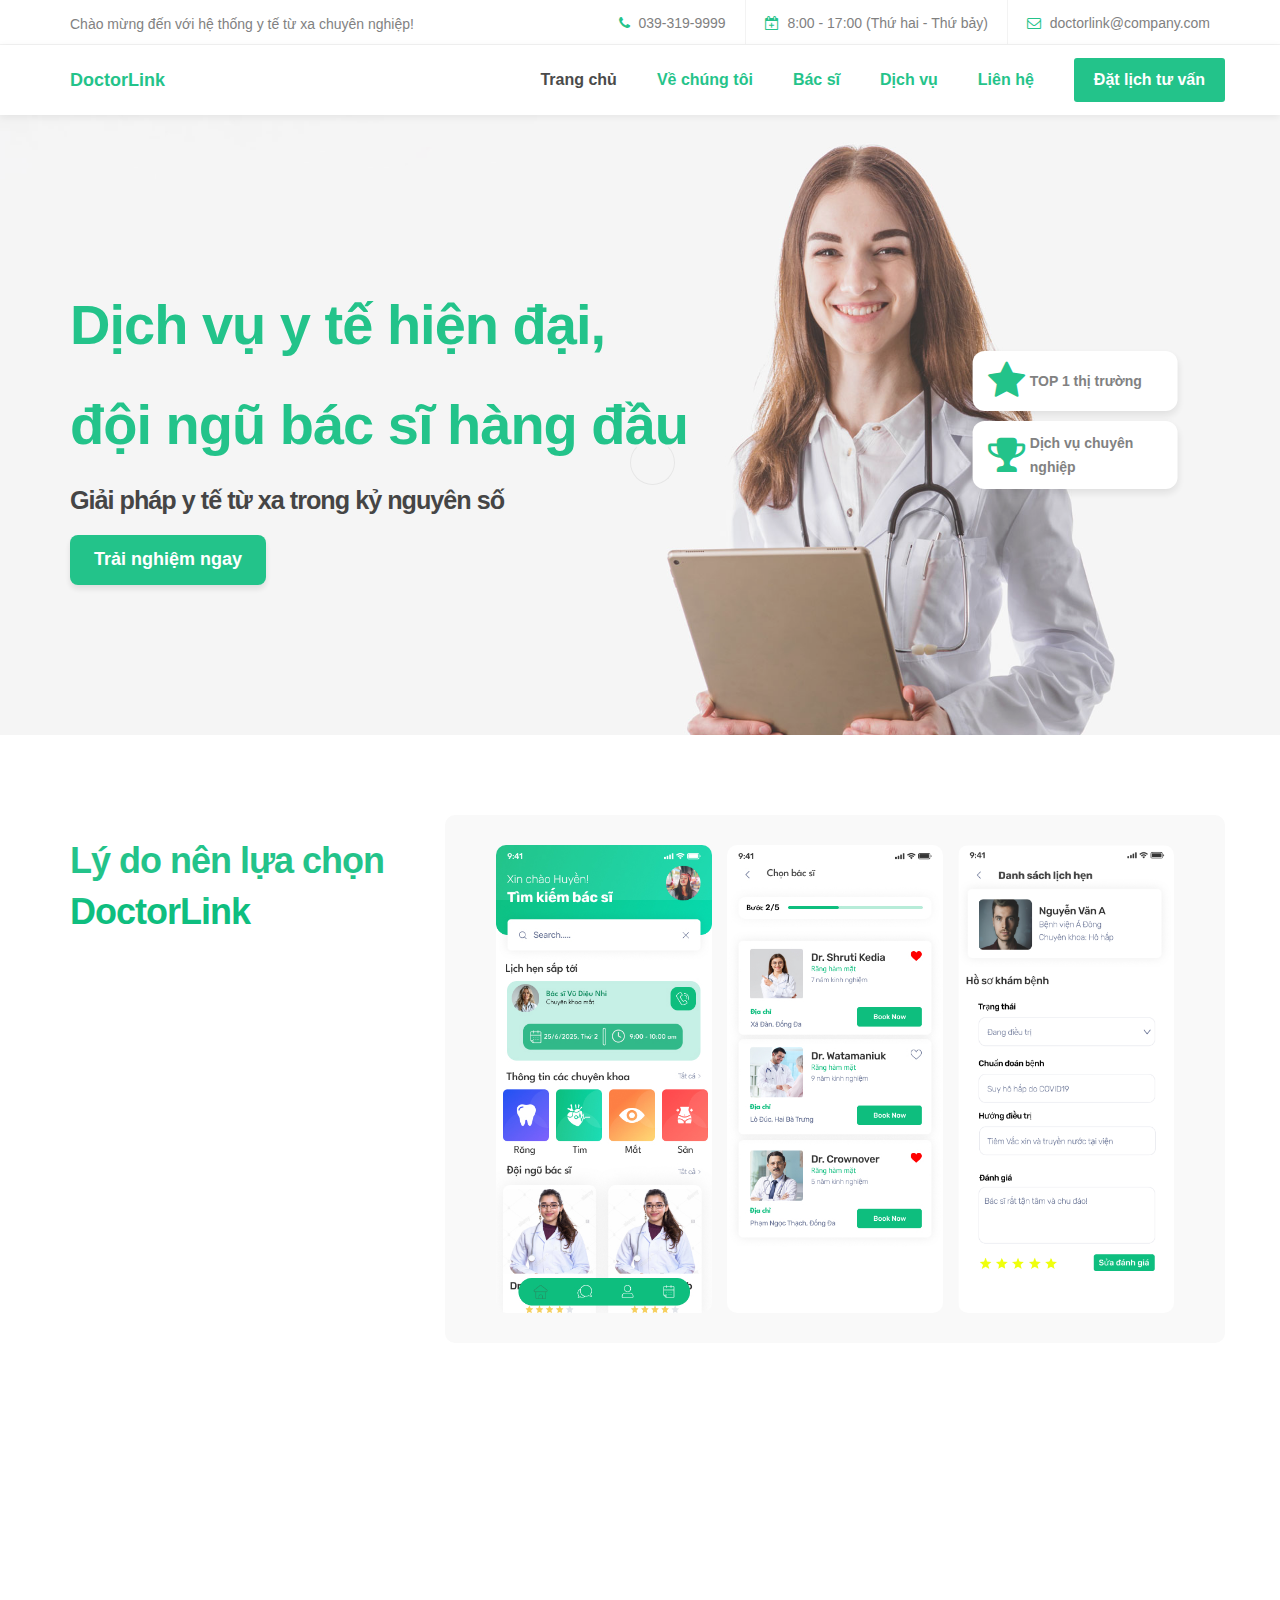
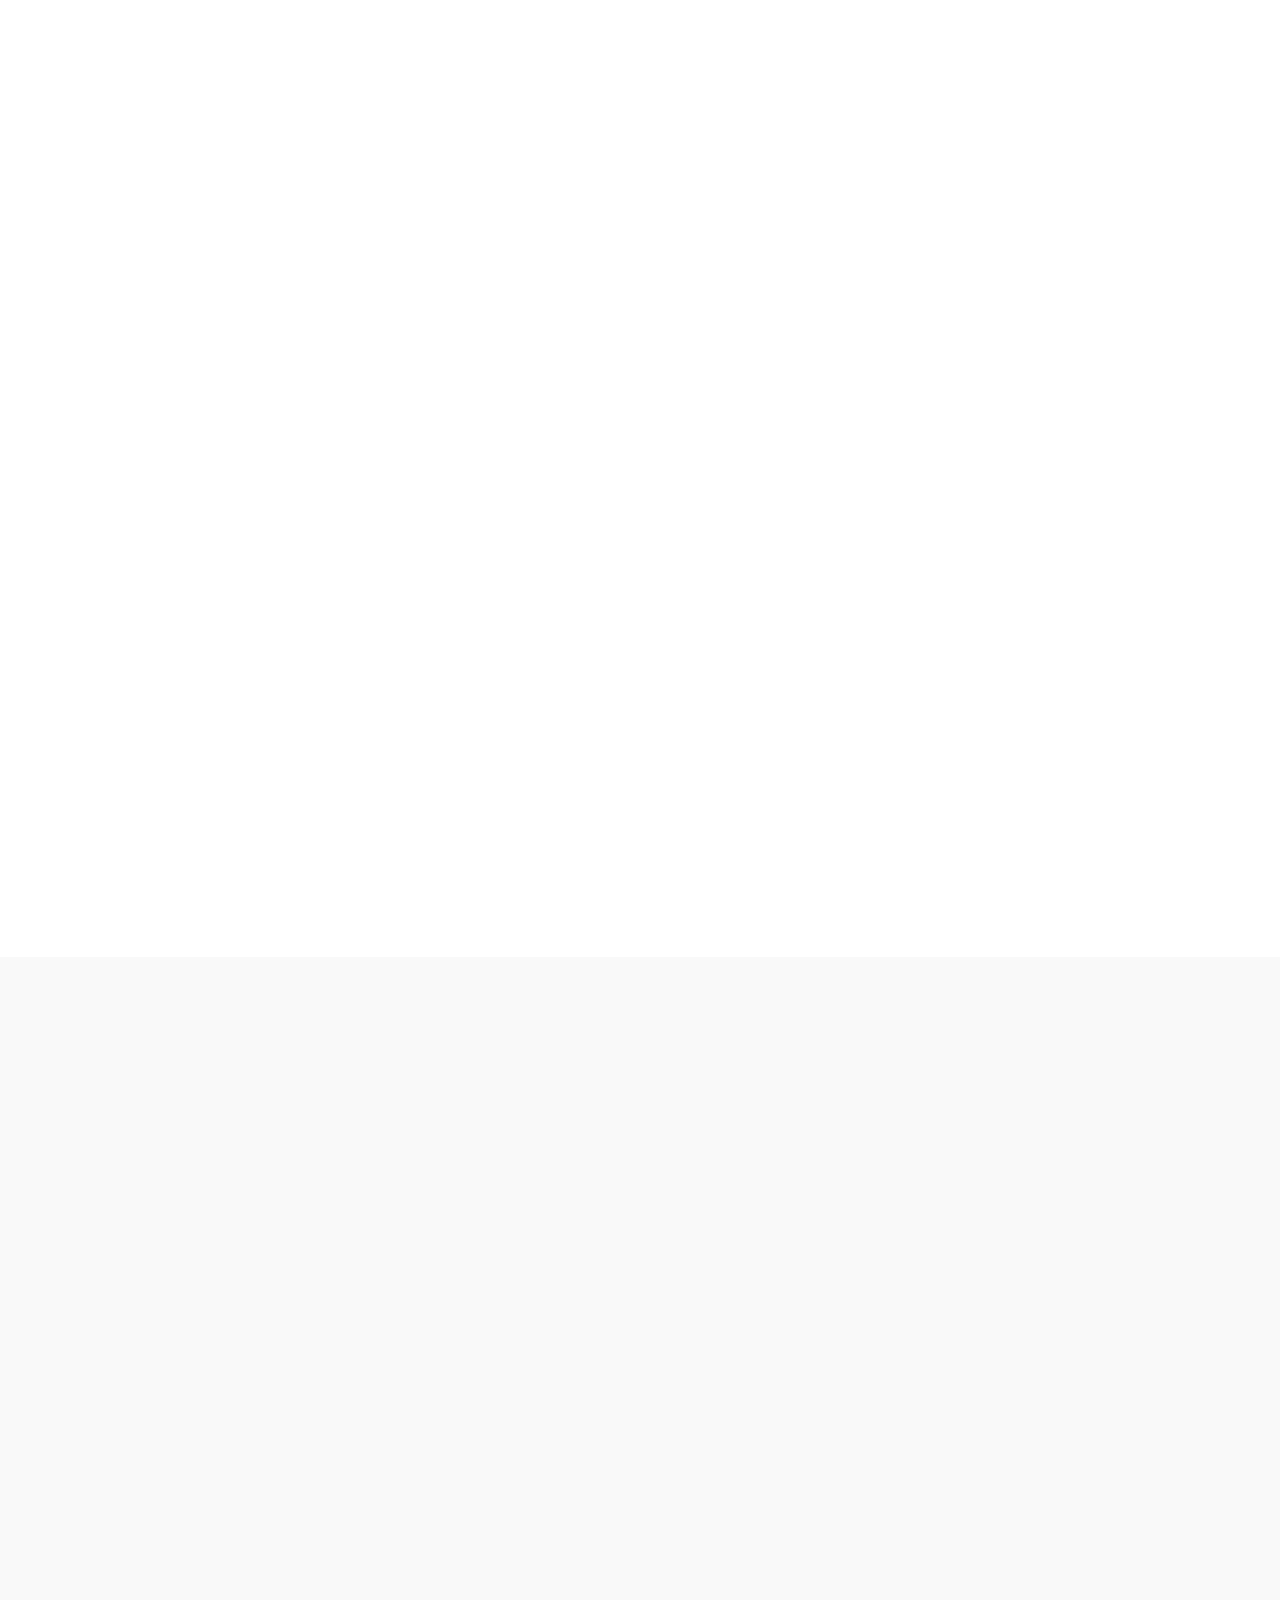
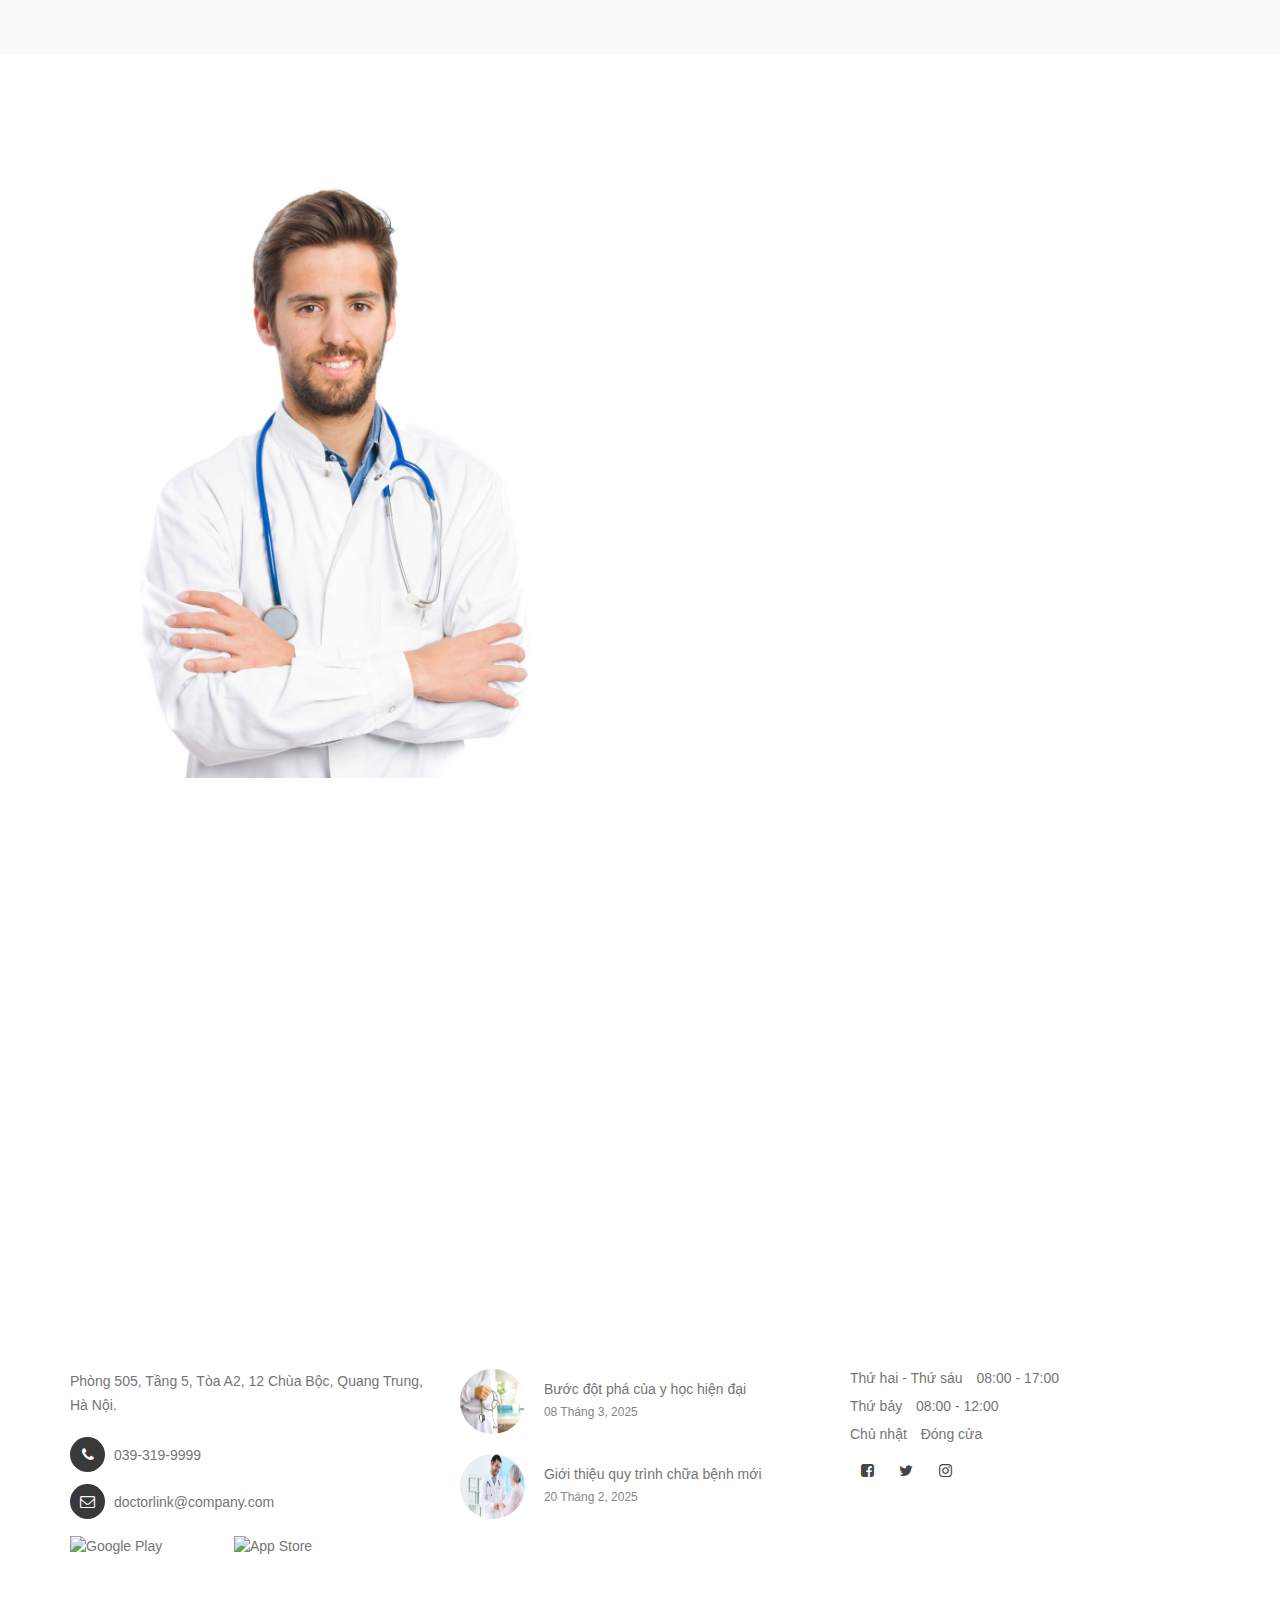
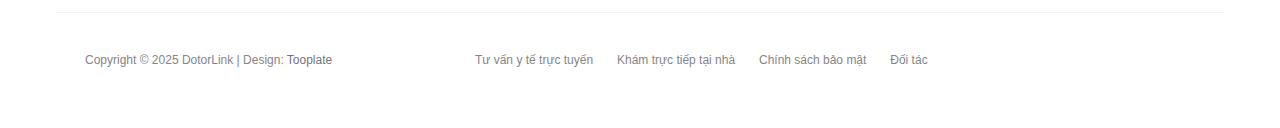
==== commit 108474bd: "edit4" ====
--- a/index.html
+++ b/index.html
@@ -414,7 +414,7 @@
                               <h4 class="wow fadeInUp" data-wow-delay="0.4s">Tin mới nhất</h4>
                               <div class="latest-stories">
                                    <div class="stories-image">
-                                        <a href="#"><img src="images/news-image.jpg" class="img-responsive" alt=""></a>
+                                        <a href="news-detail.html"><img src="images/news-image.jpg" class="img-responsive" alt=""></a>
                                    </div>
                                    <div class="stories-info">
                                         <a href="#"><h5>Bước đột phá của y học hiện đại</h5></a>
@@ -427,7 +427,7 @@
                                         <a href="#"><img src="images/news-image2.jpg" class="img-responsive" alt=""></a>
                                    </div>
                                    <div class="stories-info">
-                                        <a href="#"><h5>Giới thiệu quy trình chữa bệnh mới</h5></a>
+                                        <a href="news-detail.html"><h5>Giới thiệu quy trình chữa bệnh mới</h5></a>
                                         <span>20 Tháng 2, 2025</span>
                                    </div>
                               </div>
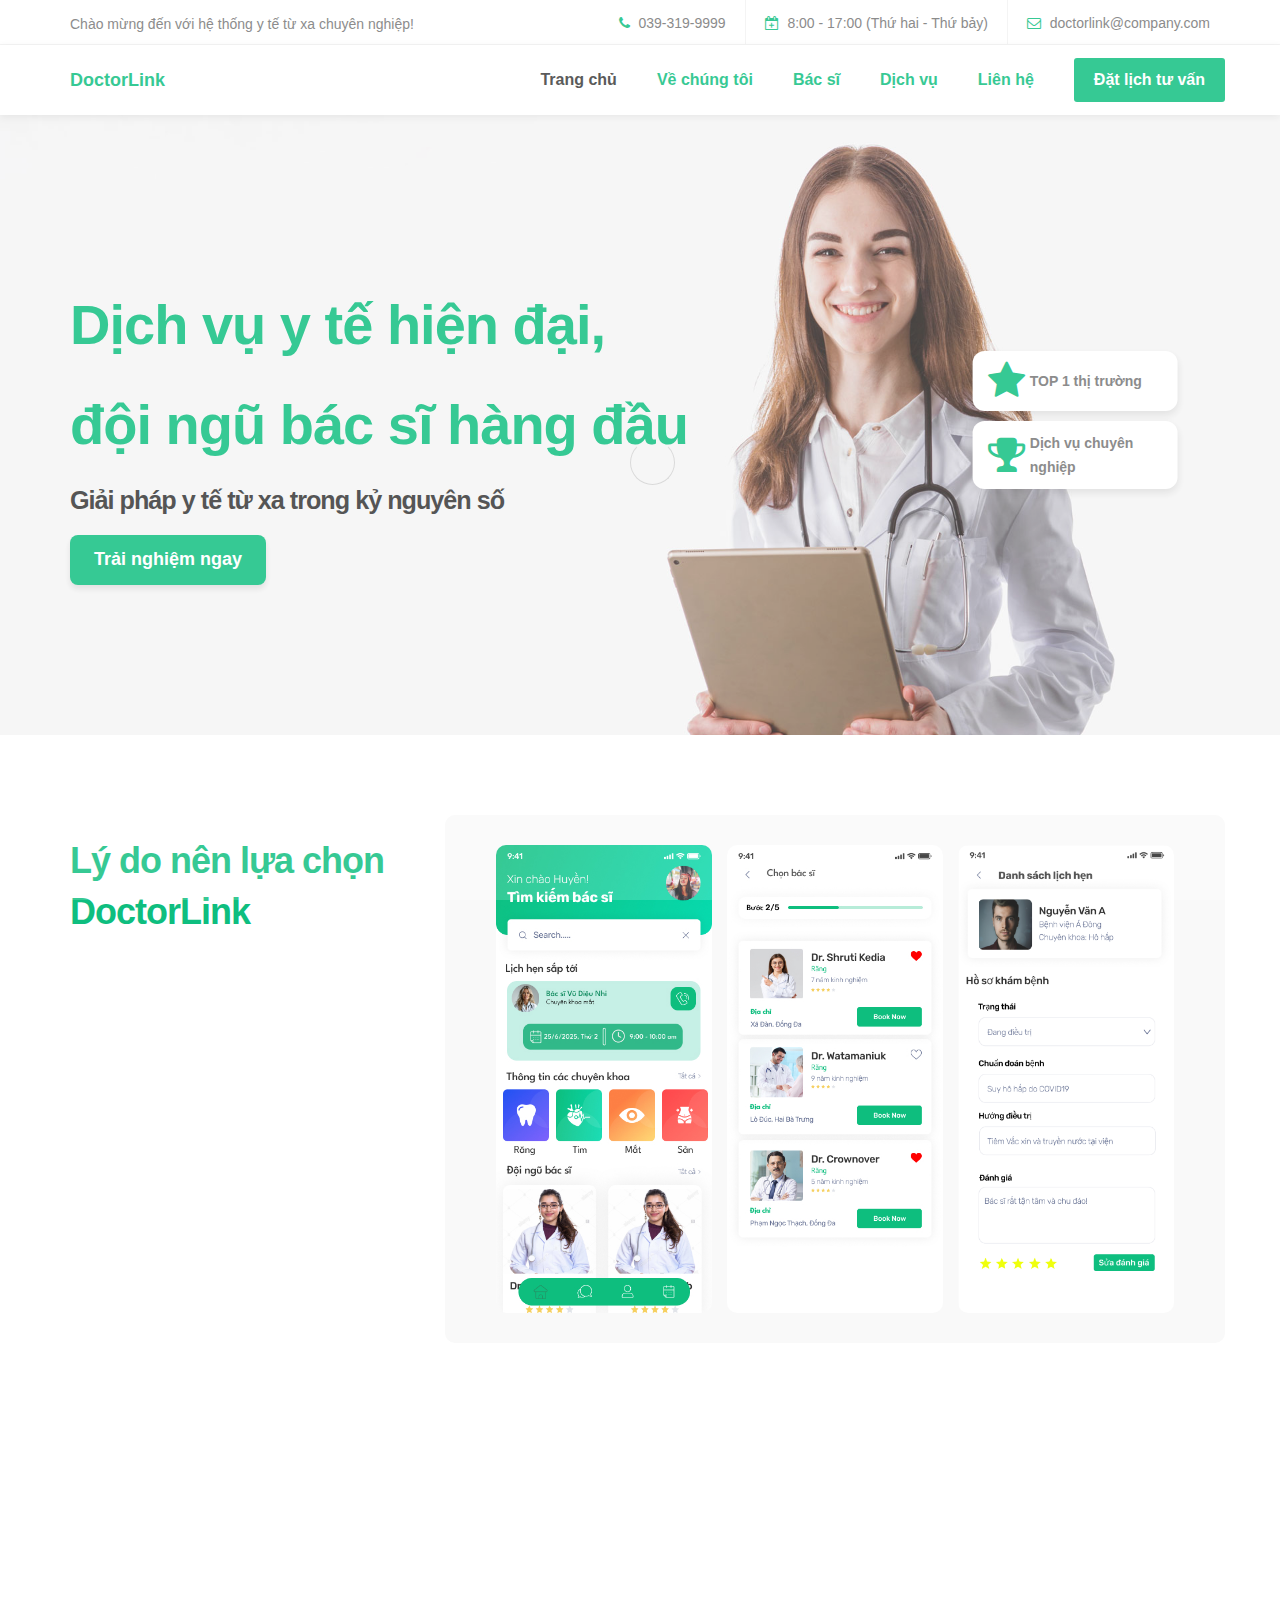
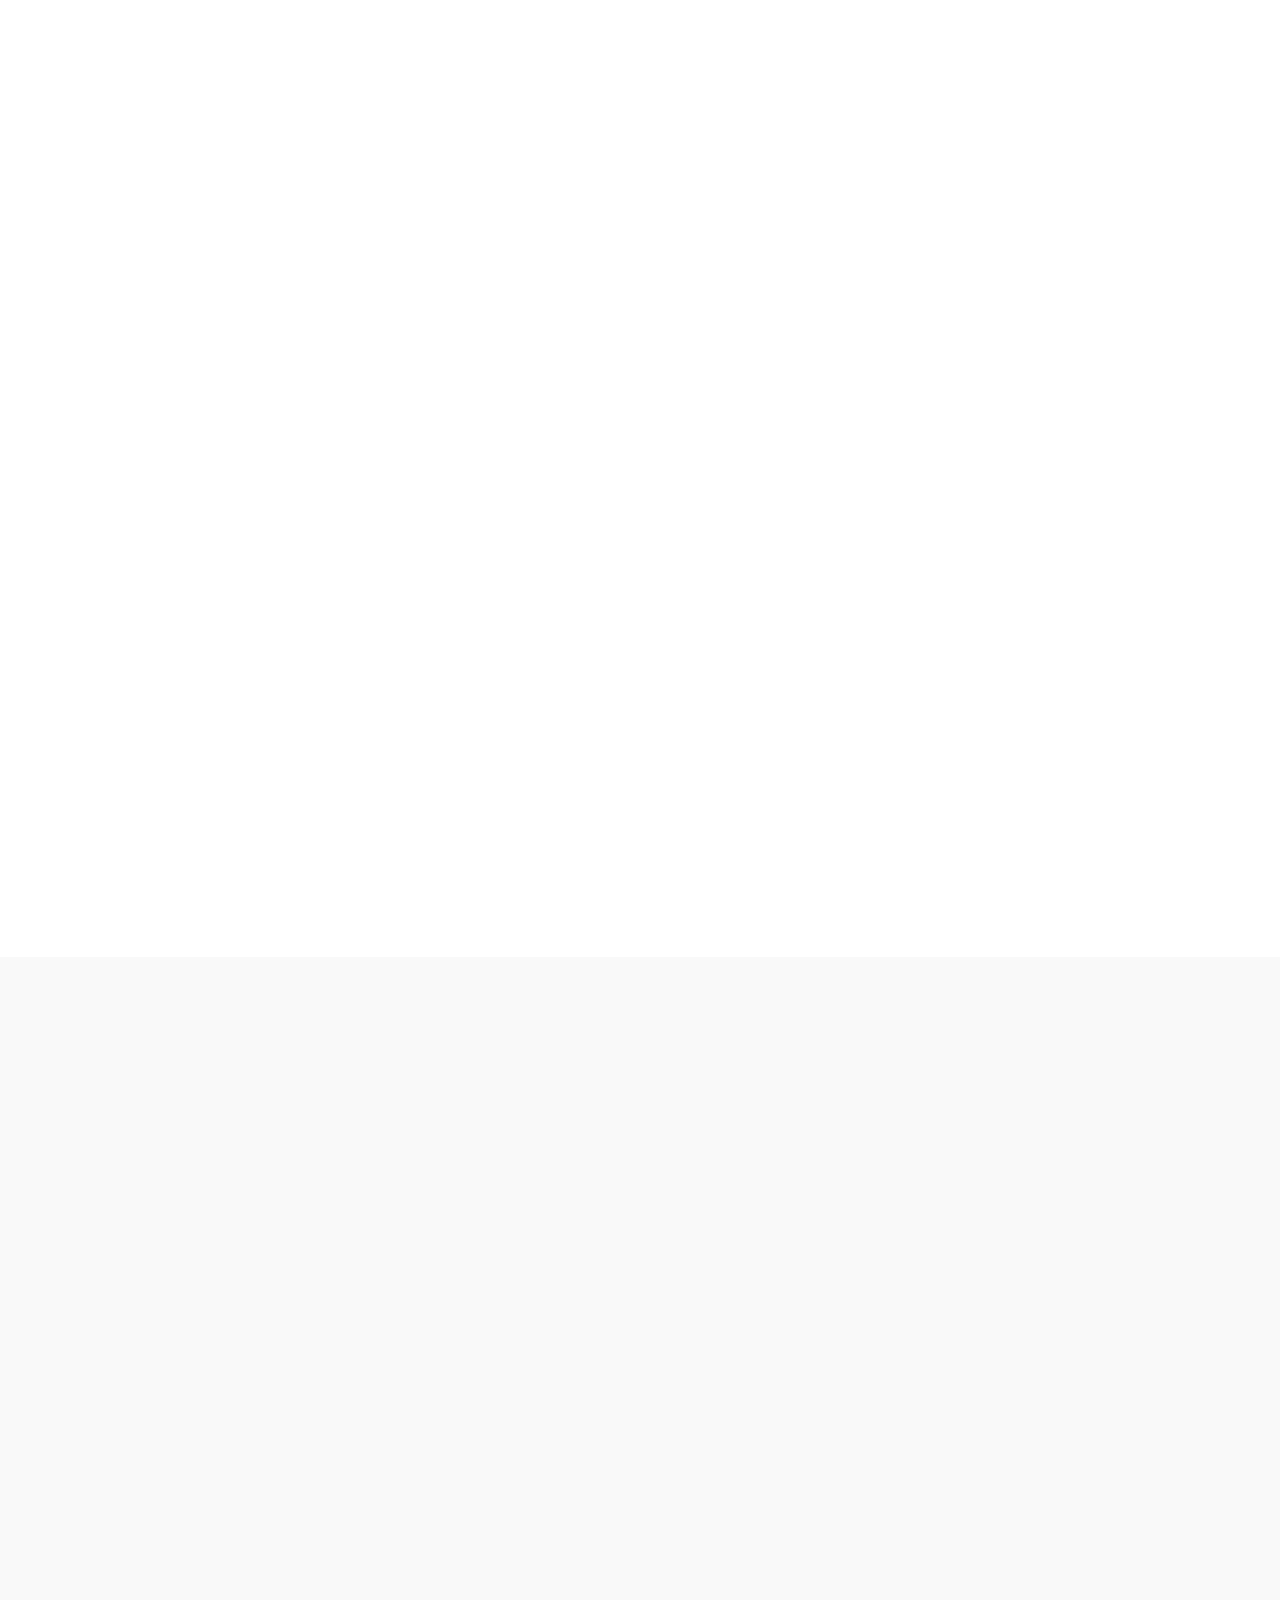
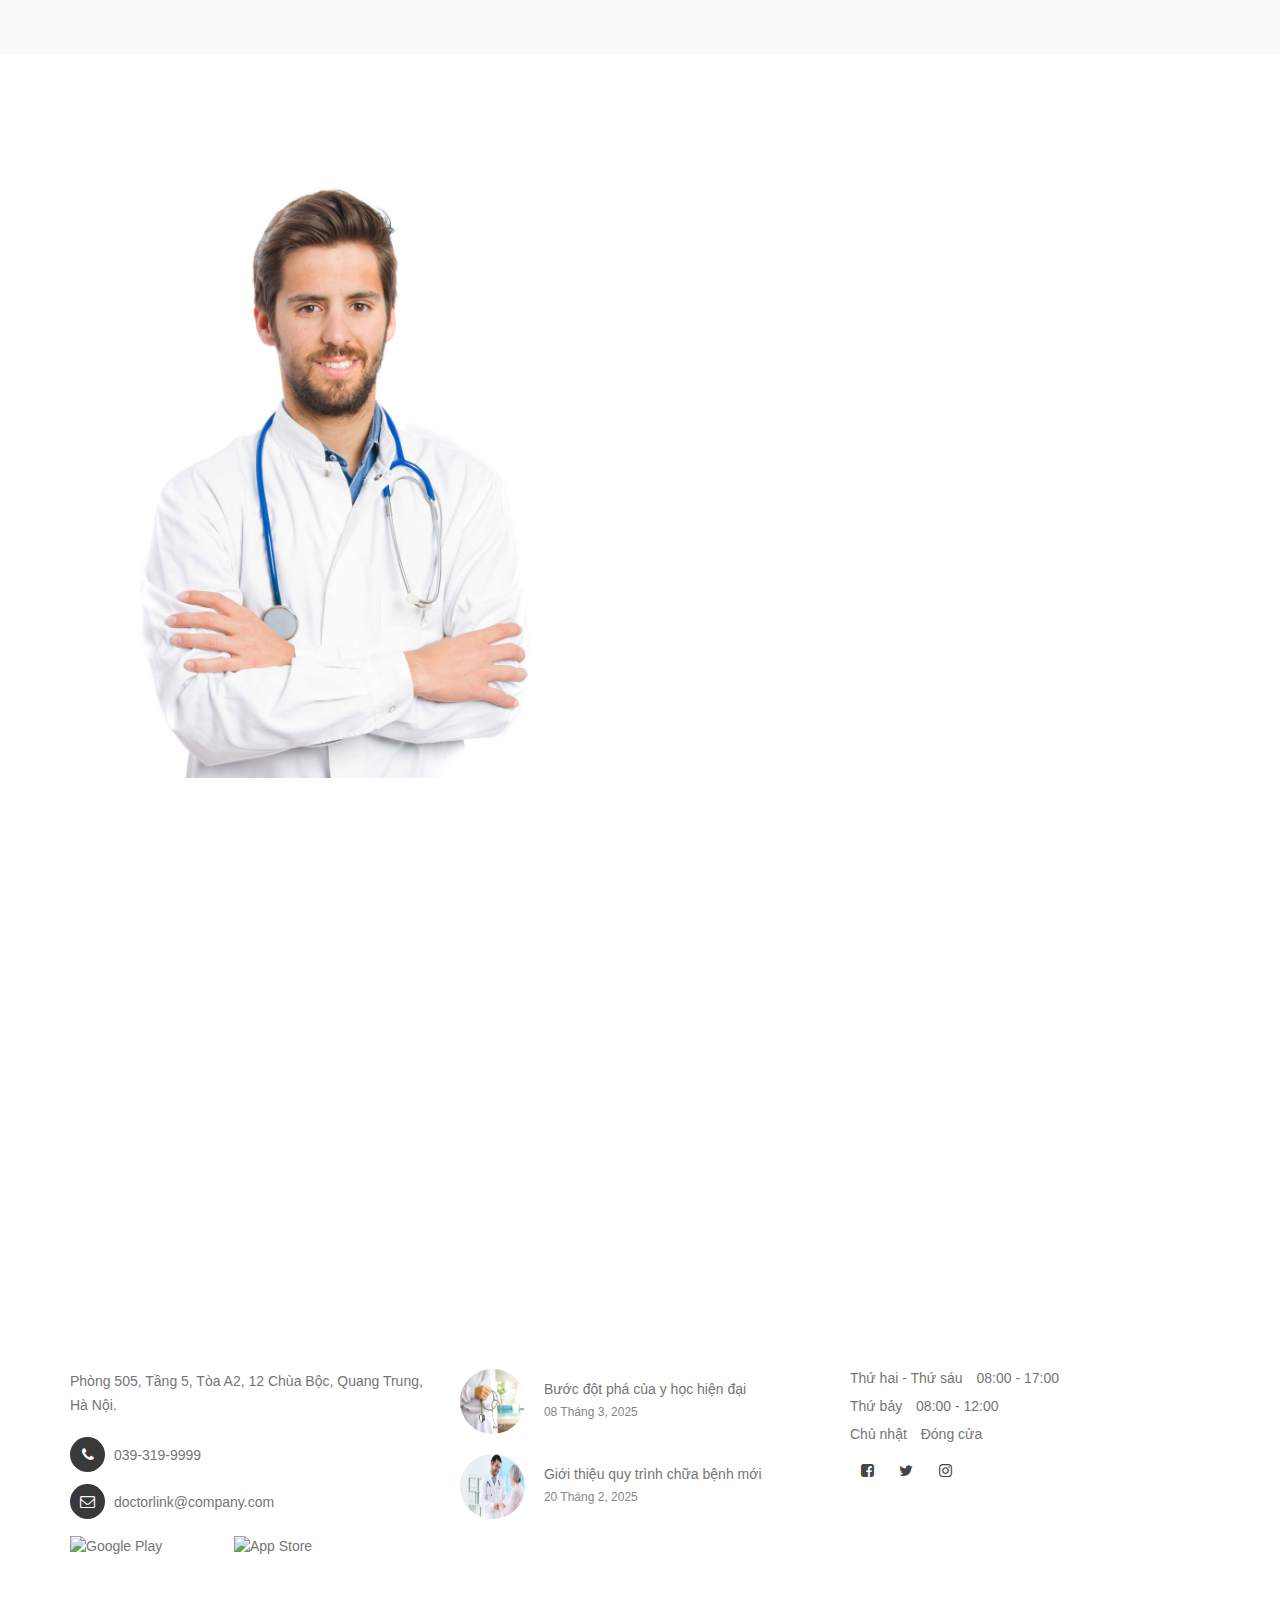
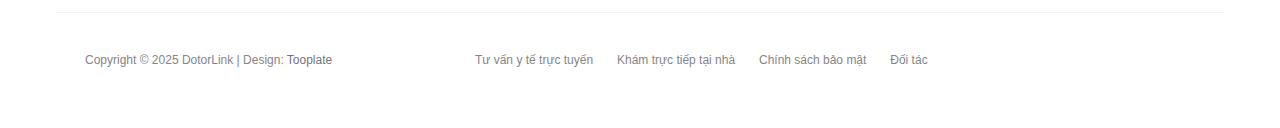
==== commit 55a265ce: "update ảnh" ====
--- a/index.html
+++ b/index.html
@@ -144,7 +144,7 @@
                   <div class="col-md-8 col-sm-12 image-container">
                       <div class="image-grid">
                           <img src="images/trangchukh.jpg" alt="DoctorLink 1">
-                          <img src="images/booknow.jpg" alt="DoctorLink 2">
+                          <img src="images/Đặt lịch hẹn.jpg" alt="DoctorLink 2">
                           <img src="images/Screenshot 2025-03-12 221903.png" alt="DoctorLink 3">
                       </div>
                   </div>
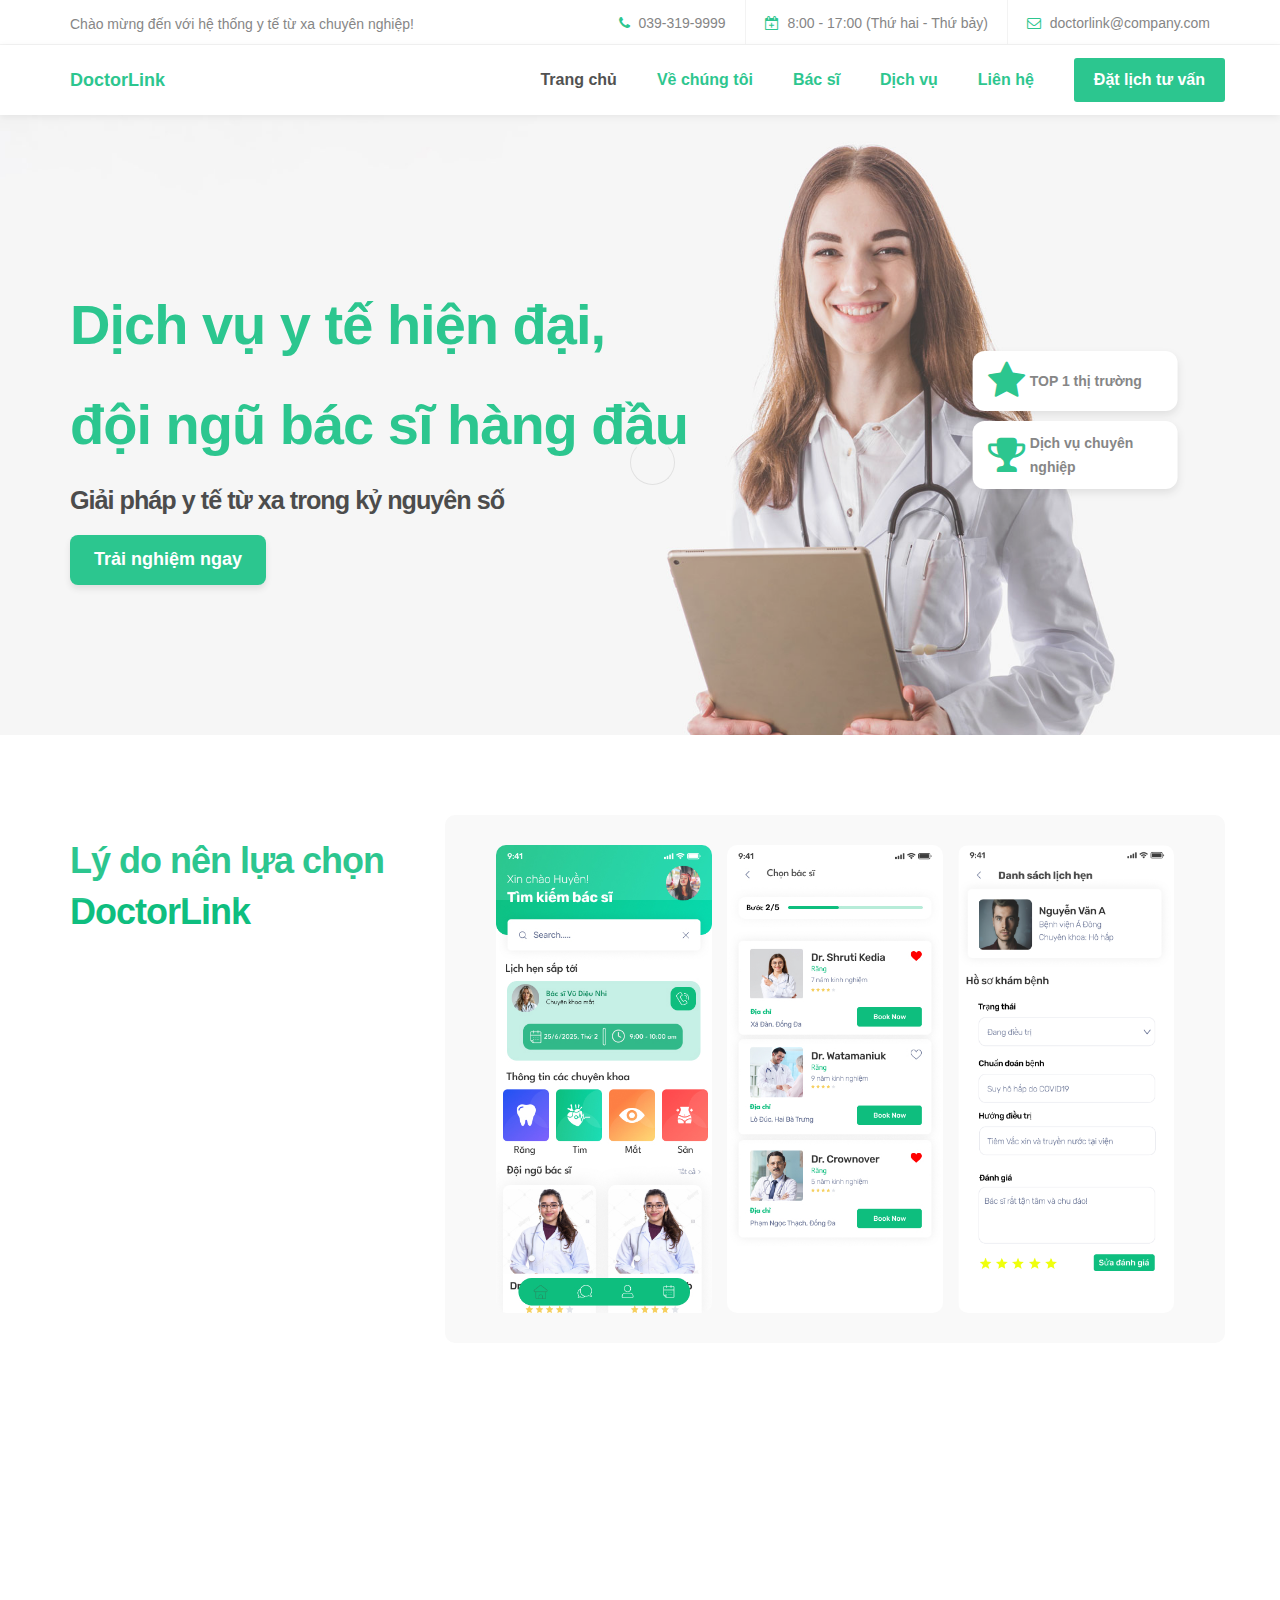
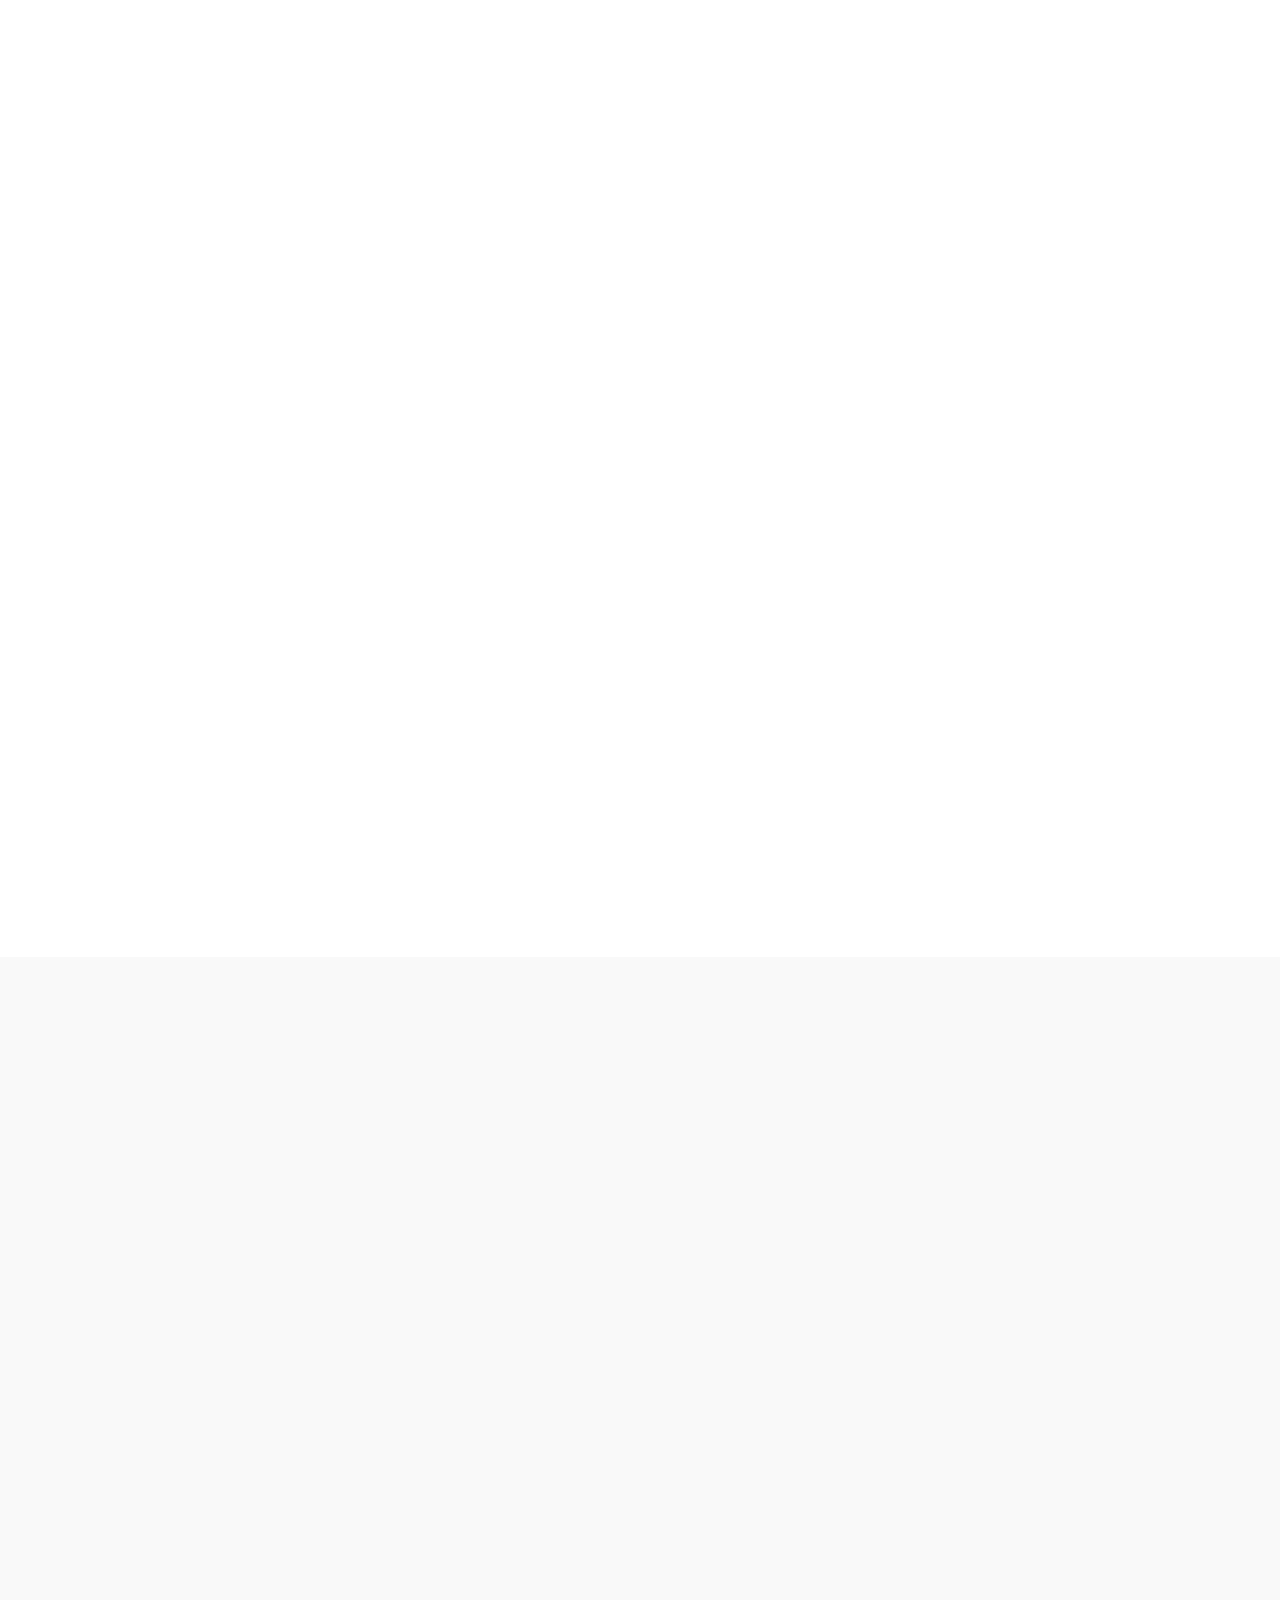
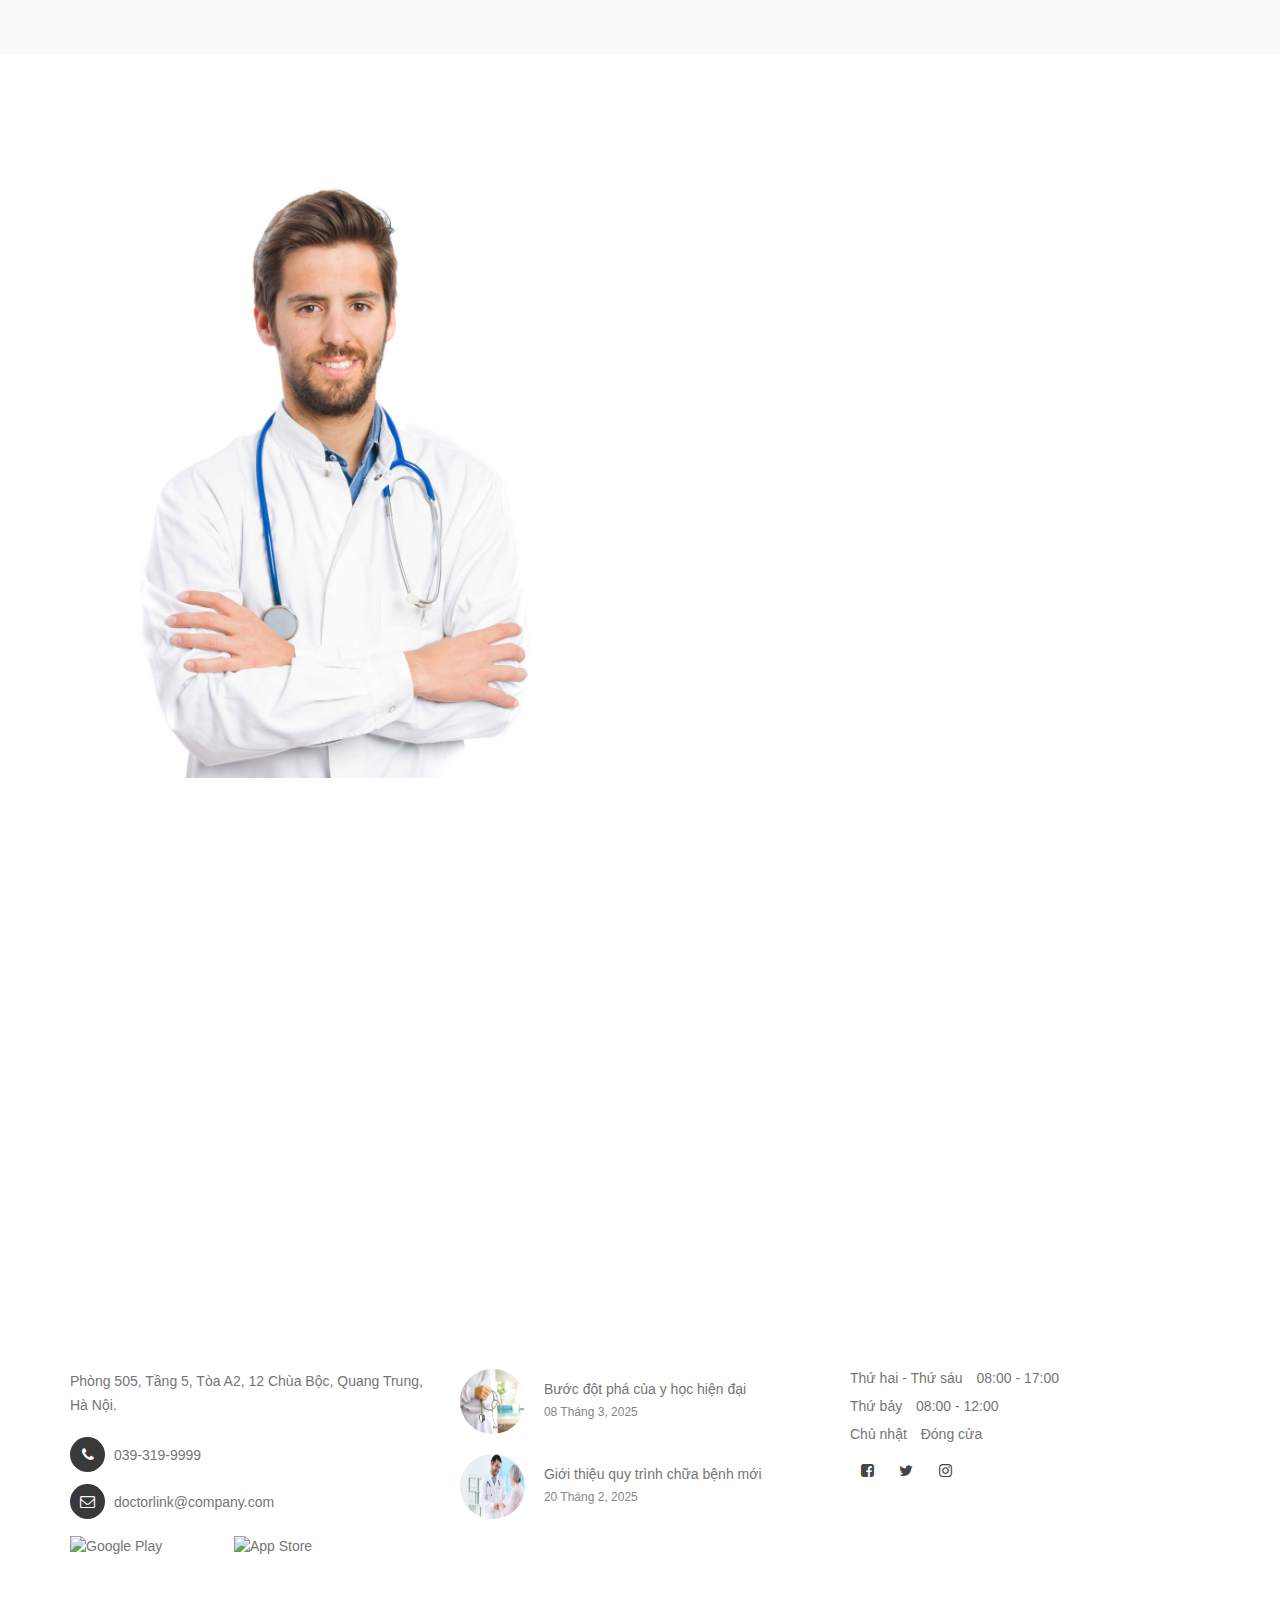
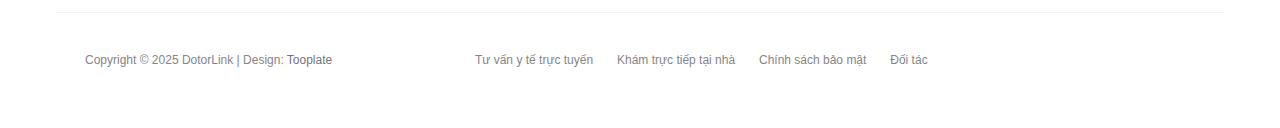
==== commit 8a5be775: "update" ====
--- a/index.html
+++ b/index.html
@@ -143,7 +143,7 @@
                   <!-- Phần Ảnh (Bên Phải) -->
                   <div class="col-md-8 col-sm-12 image-container">
                       <div class="image-grid">
-                          <img src="images/trangchukh.jpg" alt="DoctorLink 1">
+                          <img src="images/Trang chủ của khách hàng.jpg" alt="DoctorLink 1">
                           <img src="images/Đặt lịch hẹn.jpg" alt="DoctorLink 2">
                           <img src="images/Screenshot 2025-03-12 221903.png" alt="DoctorLink 3">
                       </div>
@@ -344,10 +344,10 @@
                                    <div class="col-md-6 col-sm-6">
                                         <label for="select">Chọn lĩnh vực</label>
                                         <select class="form-control">
-                                             <option>Sức khỏe tổng quát</option>
-                                             <option>Tim mạch</option>
-                                             <option>Răng hàm mặt</option>
-                                             <option>Hô hấp</option>
+                                             <option>Mắt</option>
+                                             <option>Tim</option>
+                                             <option>Răng</option>
+                                             <option>Sản</option>
                                         </select>
                                    </div>
 
